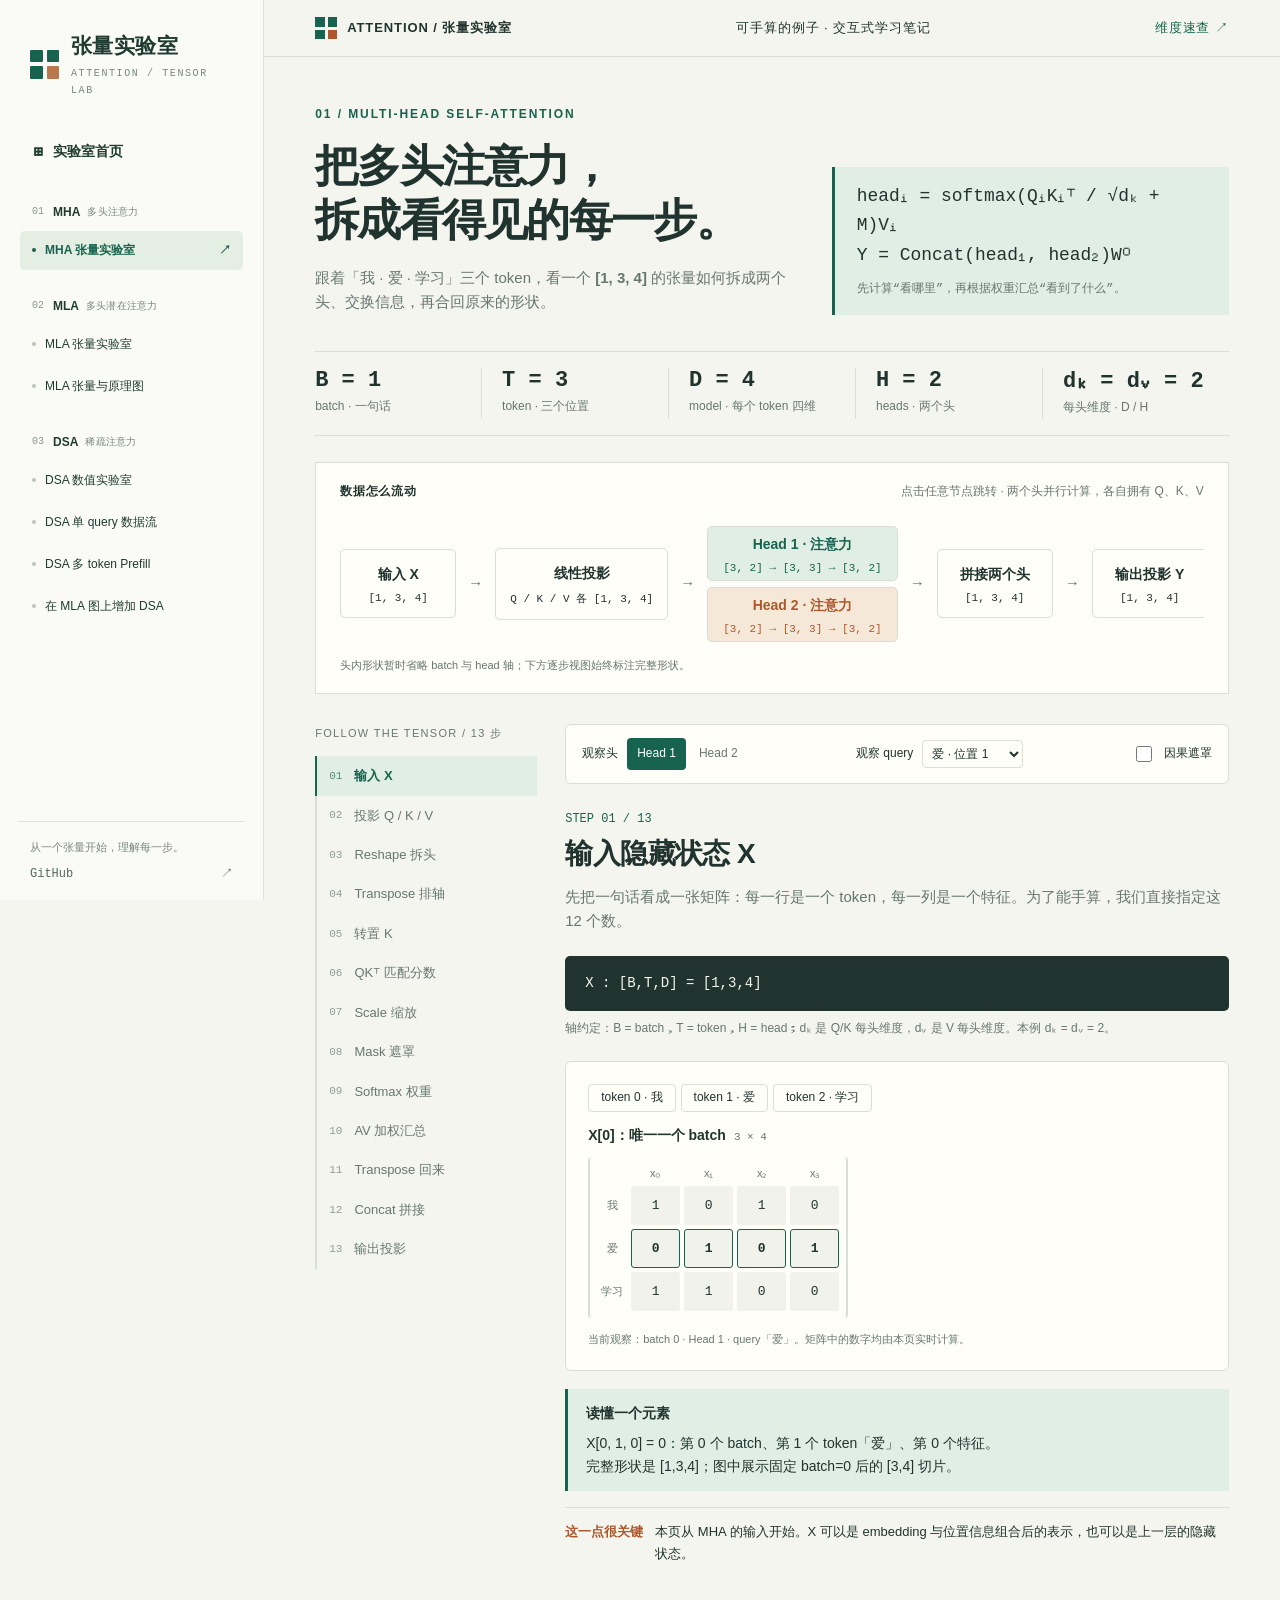
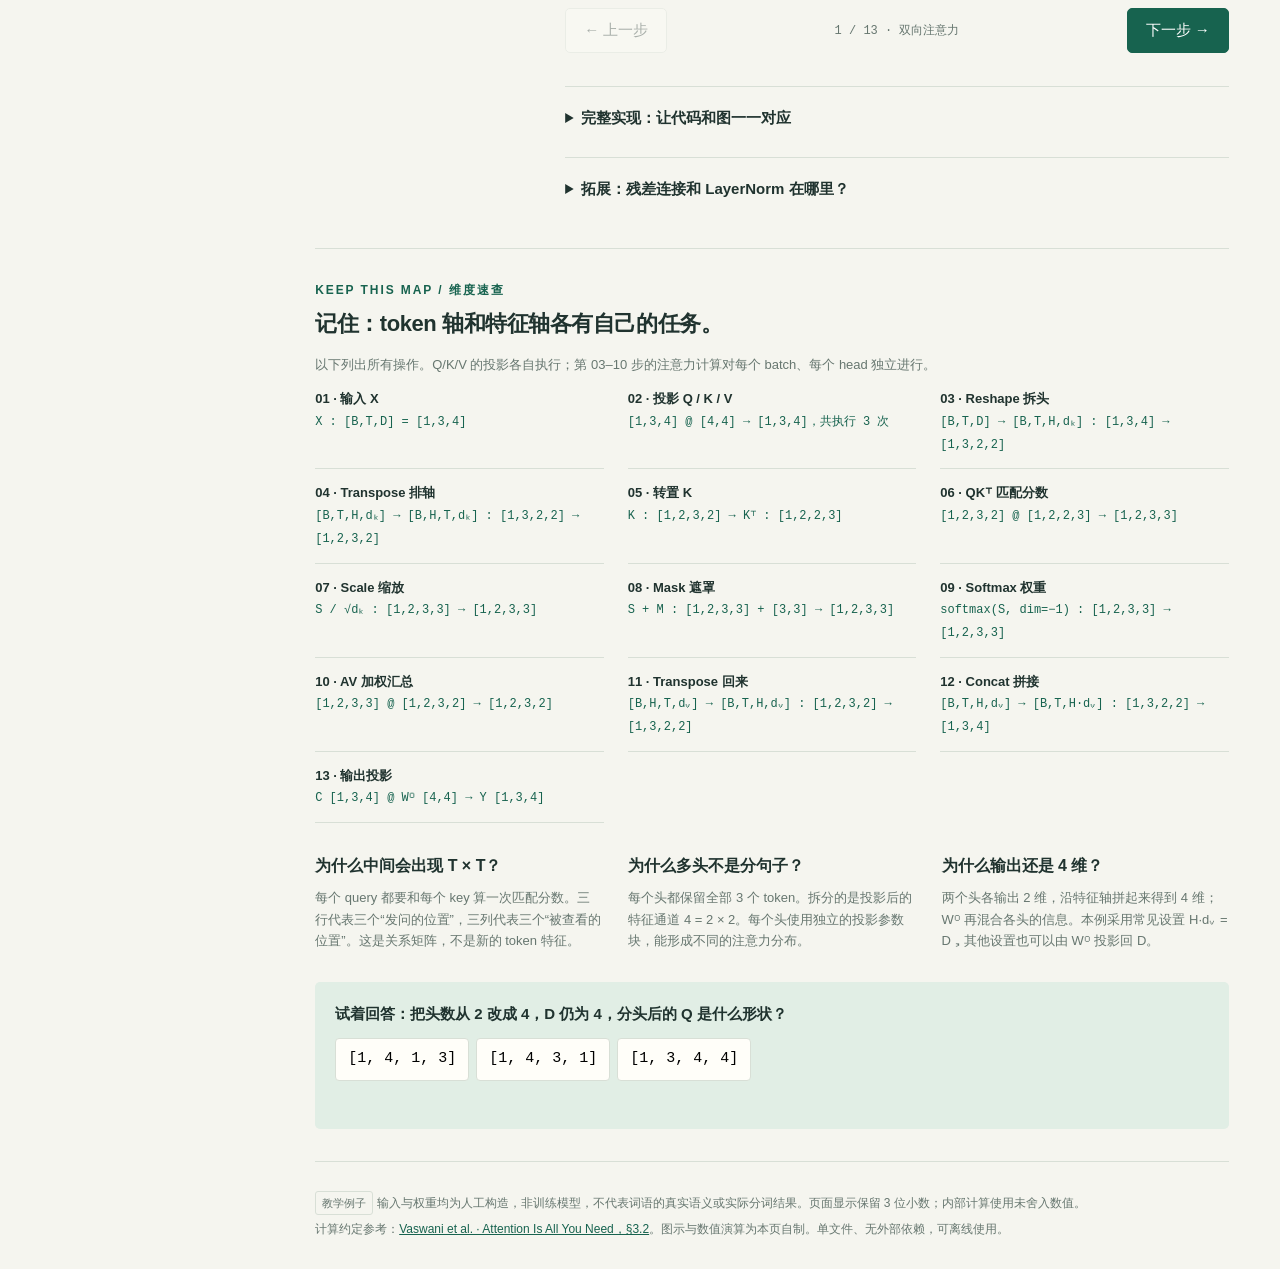
==== mha-tensor-lab/index.html @ cfa1d527 "Add Tensor Lab directory and shared responsive navigation" ====
<!doctype html>
<html lang="zh-CN">
<head>
<meta charset="utf-8"><meta name="viewport" content="width=device-width,initial-scale=1">
<title>MHA 张量实验室 · 一步一步看懂多头注意力</title>
<style>
:root{--bg:#f5f5ef;--paper:#fffef9;--ink:#20332f;--muted:#677770;--line:#d8dfd6;--green:#17634f;--mint:#e1eee5;--orange:#ad582b;--peach:#f5e8d8;--mono:Consolas,'SFMono-Regular',monospace}*{box-sizing:border-box}body{margin:0;background:var(--bg);color:var(--ink);font-family:Inter,'Segoe UI','Microsoft YaHei',sans-serif;font-size:15px;line-height:1.65}button,select{font:inherit}button,a,select{ -webkit-tap-highlight-color:transparent}button{cursor:pointer}a{color:var(--green)}button:focus-visible,a:focus-visible,select:focus-visible{outline:3px solid var(--orange);outline-offset:3px}.top{border-bottom:1px solid var(--line);padding:17px 4vw;display:flex;justify-content:space-between;align-items:center;font-size:13px;letter-spacing:.07em}.brand{font-weight:750;display:flex;gap:10px;align-items:center}.logo{width:22px;height:22px;display:grid;grid-template-columns:repeat(2,1fr);gap:3px}.logo i{background:var(--green)}.logo i:last-child{background:var(--orange)}.top a{text-decoration:none}.wrap{max-width:1440px;padding:0 4vw;margin:auto}.hero{padding:48px 0 30px;display:grid;grid-template-columns:1.2fr 1fr;gap:40px;align-items:end}.eyebrow{font-size:12px;color:var(--green);font-weight:700;letter-spacing:.16em}.hero h1{font-size:clamp(29px,3.4vw,47px);line-height:1.25;margin:14px 0 18px;font-weight:680;letter-spacing:-.04em}.hero p{max-width:620px;color:var(--muted);margin:0}.formula{font-family:var(--mono);font-size:clamp(13px,1.4vw,18px);border-left:3px solid var(--green);padding:15px 22px;background:var(--mint)}.formula small{display:block;font-family:inherit;color:var(--muted);margin-top:10px;font-size:12px}.parameters{display:flex;gap:0;flex-wrap:wrap;border-top:1px solid var(--line);border-bottom:1px solid var(--line);margin:6px 0 26px;padding:16px 0}.parameter{flex:1;min-width:125px;border-right:1px solid var(--line);padding:0 20px}.parameter:first-child{padding-left:0}.parameter:last-child{border:0}.parameter strong{font:700 22px var(--mono);display:block}.parameter span{font-size:12px;color:var(--muted)}.overview{background:var(--paper);border:1px solid var(--line);padding:19px 24px;margin-bottom:30px}.section-label{display:flex;justify-content:space-between;gap:12px;font-size:12px;color:var(--muted)}.section-label strong{color:var(--ink);letter-spacing:.06em}.flow{display:flex;align-items:center;gap:12px;overflow-x:auto;padding:24px 0 8px}.flow .node{flex-shrink:0;text-align:center;min-width:116px;padding:13px 14px;border:1px solid var(--line);background:transparent;color:var(--ink);border-radius:5px}.node b{display:block;font-size:14px}.node small{font:11px var(--mono);display:block;margin-top:6px}.node:hover{border-color:var(--green);background:var(--mint)}.arrow{color:var(--muted)}.heads{display:flex;flex-direction:column;gap:6px;flex-shrink:0}.heads .node{padding:6px 15px;min-width:155px}.h0{background:var(--mint)!important;color:var(--green)!important}.h1{background:var(--peach)!important;color:var(--orange)!important}.workspace{display:grid;grid-template-columns:222px minmax(0,1fr);gap:28px;align-items:start}.rail{position:sticky;top:18px}.rail-title{font-size:11px;letter-spacing:.12em;color:var(--muted);margin-bottom:14px}.step{display:flex;align-items:center;gap:12px;width:100%;text-align:left;border:0;border-left:2px solid var(--line);background:transparent;padding:9px 12px;color:var(--muted);font-size:13px}.step .idx{font:11px var(--mono);opacity:.7}.step.active{color:var(--green);background:var(--mint);border-color:var(--green);font-weight:700}.step:hover{color:var(--green)}.main{min-width:0}.toolbar{display:flex;flex-wrap:wrap;gap:15px;justify-content:space-between;align-items:center;padding:13px 16px;border:1px solid var(--line);background:var(--paper);border-radius:6px}.control{display:flex;gap:9px;align-items:center;font-size:12px}.seg{display:flex;gap:3px}.seg button{border:1px solid transparent;border-radius:4px;background:transparent;color:var(--muted);padding:5px 9px;font-size:12px}.seg button.on{background:var(--green);color:white}.seg button.on.h1{border-color:var(--orange)}select{background:var(--paper);color:var(--ink);border:1px solid var(--line);border-radius:4px;padding:5px}input[type=checkbox]{accent-color:var(--green);width:16px;height:16px}.lesson{padding:28px 0 10px}.step-kicker{font:12px var(--mono);color:var(--green)}h2{font-size:28px;line-height:1.35;margin:9px 0 12px;letter-spacing:-.02em}.intro{color:var(--muted);margin:0 0 22px;max-width:850px}.shape-line{display:flex;flex-wrap:wrap;gap:12px;align-items:center;background:var(--ink);color:#f3f7ed;border-radius:5px;padding:16px 20px;font-family:var(--mono);font-size:14px}.shape-line .dim{color:#a9d9bc}.shape-line span{white-space:normal}.axis-guide{font-size:12px;color:var(--muted);margin:8px 0 22px}.visual{background:var(--paper);border:1px solid var(--line);padding:22px;border-radius:6px;overflow-x:auto;min-height:235px}.matrix-row{display:flex;gap:19px;align-items:center;flex-wrap:wrap}.matrix-wrap{flex-shrink:0}.matrix-caption{display:flex;gap:8px;align-items:baseline;margin-bottom:10px;font-weight:650;font-size:14px}.matrix-caption small{font:11px var(--mono);color:var(--muted);font-weight:400}.matrix{display:grid;gap:4px;padding:7px;border-left:2px solid var(--line);border-right:2px solid var(--line);width:max-content;border-radius:4px}.cell{width:49px;min-height:39px;display:flex;align-items:center;justify-content:center;background:#f0f2eb;border:1px solid transparent;border-radius:3px;font:13px var(--mono);color:var(--ink);padding:3px}.cell.tint0{background:var(--mint);color:var(--green)}.cell.tint1{background:var(--peach);color:var(--orange)}.cell.sel{border:1px solid var(--green);font-weight:bold}.cell.negative{background:#eeeae5;color:#8c8278}.axis{display:flex;align-items:center;justify-content:center;font-size:11px;color:var(--muted);min-width:29px}.matrix-note{font-size:11px;color:var(--muted);margin-top:8px}.operator{font:22px var(--mono);color:var(--muted)}.slice-group{display:flex;gap:18px;flex-wrap:wrap}.slice{padding:12px;border:1px solid var(--line);border-radius:4px}.slice-title{font-size:11px;color:var(--muted);margin-bottom:10px}.detail{margin-top:18px;border-left:3px solid var(--green);padding:13px 18px;background:var(--mint);font-size:14px}.detail strong{display:block;margin-bottom:7px}.math{font-family:var(--mono);font-size:13px;line-height:1.9;overflow-wrap:anywhere}.hint{margin:15px 0 0;color:var(--muted);font-size:13px}.note{margin-top:16px;display:flex;gap:12px;font-size:13px;padding:13px 0;border-top:1px solid var(--line)}.note b{color:var(--orange);white-space:nowrap}.pager{display:flex;align-items:center;justify-content:space-between;margin:21px 0 33px}.pager button{white-space:nowrap;border:1px solid var(--line);padding:9px 18px;border-radius:5px;background:var(--paper);color:var(--ink)}.pager .primary{background:var(--green);color:white;border-color:var(--green)}button:disabled{opacity:.35;cursor:default}.progress{font:12px var(--mono);color:var(--muted)}.extension{margin:16px 0 26px;border-top:1px solid var(--line);padding-top:19px}.extension summary{cursor:pointer;font-weight:650;font-size:15px}.extension p{font-size:14px;color:var(--muted)}pre{background:var(--ink);color:#e0eddf;padding:22px;border-radius:6px;overflow-x:auto;font:12px/1.85 var(--mono)}.cheat{padding:32px 0;border-top:1px solid var(--line);margin-top:20px}.cheat h2{font-size:22px}.shape-grid{display:grid;grid-template-columns:repeat(3,minmax(0,1fr));gap:0 24px}.shape-item{padding:13px 0;border-bottom:1px solid var(--line);font-size:13px}.shape-item b{display:block;font-weight:600}.shape-item code{font-size:12px;color:var(--green)}.concepts{display:grid;grid-template-columns:repeat(3,1fr);gap:26px;margin:30px 0}.concepts h3{font-size:16px;margin:0 0 8px}.concepts p{font-size:13px;color:var(--muted);margin:0}.footer{font-size:12px;color:var(--muted);padding:24px 0 32px;border-top:1px solid var(--line)}.footer p{margin:5px 0}.badge{display:inline-block;font-size:11px;padding:2px 6px;border:1px solid var(--line);border-radius:3px}.token-labels{display:flex;gap:5px;margin-bottom:12px}.token{padding:3px 12px;border:1px solid var(--line);font-size:12px;border-radius:4px}.weighted{display:flex;gap:14px;flex-wrap:wrap;align-items:center}.weight-token{width:100px;text-align:center}.bar{height:6px;background:#e9eee5;border-radius:3px;margin:8px 0}.bar i{display:block;background:var(--green);height:100%;border-radius:3px}.weight-token small{font-family:var(--mono)}.flow-caption{font-size:11px;color:var(--muted);margin-top:6px}.track-cell{display:flex;gap:4px;flex-wrap:wrap;align-items:center;margin:7px 0;font-size:12px}.track-cell .val{font-family:var(--mono);padding:6px 11px;border-radius:3px}.quiz{background:var(--mint);padding:20px;border-radius:5px;margin-top:23px}.quiz h3{font-size:15px;margin:0 0 12px}.quiz button{background:var(--paper);border:1px solid var(--line);padding:8px 12px;border-radius:4px;margin:0 7px 6px 0;font-family:var(--mono)}#quiz-result{font-size:13px;min-height:22px}.split-note{font-size:12px;color:var(--muted);margin-bottom:14px}.live-note{font-size:11px;color:var(--muted);margin-top:12px}.print-only{display:none}@media(max-width:1100px){.wrap{padding:0 25px}.workspace{grid-template-columns:185px minmax(0,1fr);gap:20px}.hero{grid-template-columns:1fr}.hero .formula{max-width:680px}.shape-grid{grid-template-columns:repeat(2,minmax(0,1fr))}.matrix-row{gap:14px}.visual{padding:16px}}@media(max-width:720px){.wrap{padding:0 17px}.top{padding:15px 17px}.top .right{display:none}.hero{padding:29px 0 22px;gap:20px}.hero h1{font-size:32px}.parameters{gap:14px 0}.parameter{min-width:33%;padding:0 10px}.parameter:first-child{padding-left:10px}.parameter:nth-child(3){border:0}.workspace{display:block}.rail{position:static;display:flex;overflow-x:auto;gap:6px;padding:0 0 13px}.rail-title{display:none}.step{width:auto;white-space:nowrap;border:1px solid var(--line);border-radius:4px;padding:7px 10px}.toolbar{gap:9px}.control{font-size:11px}.shape-grid{grid-template-columns:1fr}.concepts{grid-template-columns:1fr;gap:20px}.cell{width:44px;min-height:35px;font-size:12px}.matrix-row{gap:12px}.visual{padding:14px}.shape-line{font-size:12px;padding:13px}.overview{padding:16px}.section-label{flex-direction:column;gap:4px}h2{font-size:25px}.note{display:block}.note b{display:block;margin-bottom:5px}.formula{padding:12px}.pager button{padding:8px 12px}.progress{font-size:11px}}@media print{body{background:white}.rail,.toolbar,.pager,.quiz{display:none}.workspace{display:block}.hero{padding-top:10px}.print-only{display:block}.overview,.visual{break-inside:avoid}.extension{display:block}}
@media(max-width:380px){.top{flex-wrap:wrap;gap:10px;font-size:11px}.top>a{margin-left:auto}.parameter strong{font-size:18px}.hero h1{font-size:29px}}
</style>

<link rel="stylesheet" href="../assets/navigation.css">
<script src="../assets/catalog.js" defer></script>
<script src="../assets/navigation.js" defer></script>
</head>
<body data-lab-page="mha">
<header class="top"><div class="brand"><span class="logo" aria-hidden="true"><i></i><i></i><i></i><i></i></span> ATTENTION / 张量实验室</div><div class="right">可手算的例子 · 交互式学习笔记</div><a href="#reference">维度速查 ↗</a></header>
<div class="wrap">
<section class="hero"><div><div class="eyebrow">01 / MULTI-HEAD SELF-ATTENTION</div><h1>把多头注意力，<br>拆成看得见的每一步。</h1><p>跟着「我 · 爱 · 学习」三个 token，看一个 <b>[1, 3, 4]</b> 的张量如何拆成两个头、交换信息，再合回原来的形状。</p></div><div class="formula">headᵢ = softmax(QᵢKᵢᵀ / √dₖ + M)Vᵢ<br>Y = Concat(head₁, head₂)Wᴼ<small>先计算“看哪里”，再根据权重汇总“看到了什么”。</small></div></section>
<div class="parameters"><div class="parameter"><strong>B = 1</strong><span>batch · 一句话</span></div><div class="parameter"><strong>T = 3</strong><span>token · 三个位置</span></div><div class="parameter"><strong>D = 4</strong><span>model · 每个 token 四维</span></div><div class="parameter"><strong>H = 2</strong><span>heads · 两个头</span></div><div class="parameter"><strong>dₖ = dᵥ = 2</strong><span>每头维度 · D / H</span></div></div>
<section class="overview"><div class="section-label"><strong>数据怎么流动</strong><span>点击任意节点跳转 · 两个头并行计算，各自拥有 Q、K、V</span></div><div class="flow"><button class="node" data-step="0"><b>输入 X</b><small>[1, 3, 4]</small></button><span class="arrow">→</span><button class="node" data-step="1"><b>线性投影</b><small>Q / K / V 各 [1, 3, 4]</small></button><span class="arrow">→</span><div class="heads"><button class="node h0" data-step="5" data-head="0"><b>Head 1 · 注意力</b><small>[3, 2] → [3, 3] → [3, 2]</small></button><button class="node h1" data-step="5" data-head="1"><b>Head 2 · 注意力</b><small>[3, 2] → [3, 3] → [3, 2]</small></button></div><span class="arrow">→</span><button class="node" data-step="11"><b>拼接两个头</b><small>[1, 3, 4]</small></button><span class="arrow">→</span><button class="node" data-step="12"><b>输出投影 Y</b><small>[1, 3, 4]</small></button></div><div class="flow-caption">头内形状暂时省略 batch 与 head 轴；下方逐步视图始终标注完整形状。</div></section>
<div class="workspace" id="workspace"><nav class="rail" id="steps" aria-label="计算步骤"></nav><main class="main"><div class="toolbar"><div class="control">观察头 <div class="seg"><button id="head0" aria-pressed="true">Head 1</button><button id="head1" aria-pressed="false">Head 2</button></div></div><label class="control">观察 query <select id="token"><option value="0">我 · 位置 0</option><option value="1" selected>爱 · 位置 1</option><option value="2">学习 · 位置 2</option></select></label><label class="control"><input type="checkbox" id="causal">因果遮罩</label></div><article class="lesson"><div class="step-kicker" id="kicker"></div><h2 id="title"></h2><p class="intro" id="intro"></p><div class="shape-line" id="shapes"></div><div class="axis-guide">轴约定：B = batch，T = token，H = head；dₖ 是 Q/K 每头维度，dᵥ 是 V 每头维度。本例 dₖ = dᵥ = 2。</div><div class="visual" id="visual"></div><div class="detail" id="detail" aria-live="polite"></div><div class="note"><b>这一点很关键</b><span id="note"></span></div></article><div class="pager"><button id="prev">← 上一步</button><span class="progress" id="progress"></span><button class="primary" id="next">下一步 →</button></div>
<details class="extension"><summary>完整实现：让代码和图一一对应</summary><p>下面是 PyTorch 风格的核心流程。权重按 [输入维, 输出维] 存放，因此使用 X @ W。省略 bias、dropout；这里从已准备好的隐藏状态 X 开始，不再计算 embedding 或位置编码。</p><pre>B, T, D = X.shape                     # [1, 3, 4]
H, dk, dv = 2, 2, 2
Q = X @ WQ                            # [1, 3, 4]
K = X @ WK                            # [1, 3, 4]
V = X @ WV                            # [1, 3, 4]

Q = Q.reshape(B, T, H, dk)             # [1, 3, 2, 2]
K = K.reshape(B, T, H, dk)
V = V.reshape(B, T, H, dv)
Q = Q.transpose(1, 2)                 # [1, 2, 3, 2]
K = K.transpose(1, 2)
V = V.transpose(1, 2)

KT = K.transpose(-2, -1)              # [1, 2, 2, 3]
S = Q @ KT                            # [1, 2, 3, 3]
S = S / (dk ** 0.5)                   # [1, 2, 3, 3]
if causal:
    future = torch.ones(T, T, dtype=torch.bool,
                        device=X.device).triu(diagonal=1)
    S = S.masked_fill(future, float('-inf'))
A = torch.softmax(S, dim=-1)          # [1, 2, 3, 3]
Z = A @ V                             # [1, 2, 3, 2]

Z = Z.transpose(1, 2)                 # [1, 3, 2, 2]
C = Z.contiguous().view(B, T, H * dv)  # [1, 3, 4]
Y = C @ WO                            # [1, 3, 4]</pre></details>
<details class="extension"><summary>拓展：残差连接和 LayerNorm 在哪里？</summary><p>MHA 到 Y 就已结束。原始 Transformer 的 Post-LN 注意力子层还会计算 R = X + Y，再计算 LayerNorm(R)。这两步都保持 [1, 3, 4]。LayerNorm 在每个 token 的 4 个特征上求均值与方差；完整形式是 γ ⊙ (R − μ) / √(σ² + ε) + β。本示例省略 dropout。</p><p>Pre-LN 结构把归一化移到 MHA 输入之前，写成 X + MHA(LayerNorm(X))。所以“残差和归一化的位置”取决于模型结构，不能把它们当成 MHA 内部固定步骤。</p></details>
</main></div>
<section class="cheat" id="reference"><div class="eyebrow">KEEP THIS MAP / 维度速查</div><h2>记住：token 轴和特征轴各有自己的任务。</h2><p class="hint">以下列出所有操作。Q/K/V 的投影各自执行；第 03–10 步的注意力计算对每个 batch、每个 head 独立进行。</p><div class="shape-grid" id="shape-grid"></div><div class="concepts"><div><h3>为什么中间会出现 T × T？</h3><p>每个 query 都要和每个 key 算一次匹配分数。三行代表三个“发问的位置”，三列代表三个“被查看的位置”。这是关系矩阵，不是新的 token 特征。</p></div><div><h3>为什么多头不是分句子？</h3><p>每个头都保留全部 3 个 token。拆分的是投影后的特征通道 4 = 2 × 2。每个头使用独立的投影参数块，能形成不同的注意力分布。</p></div><div><h3>为什么输出还是 4 维？</h3><p>两个头各输出 2 维，沿特征轴拼起来得到 4 维；Wᴼ 再混合各头的信息。本例采用常见设置 H·dᵥ = D，其他设置也可以由 Wᴼ 投影回 D。</p></div></div><div class="quiz"><h3>试着回答：把头数从 2 改成 4，D 仍为 4，分头后的 Q 是什么形状？</h3><button data-answer="wrong">[1, 4, 1, 3]</button><button data-answer="right">[1, 4, 3, 1]</button><button data-answer="wrong">[1, 3, 4, 4]</button><div id="quiz-result" aria-live="polite"></div></div></section>
<footer class="footer"><p><span class="badge">教学例子</span> 输入与权重均为人工构造，非训练模型，不代表词语的真实语义或实际分词结果。页面显示保留 3 位小数；内部计算使用未舍入数值。</p><p>计算约定参考：<a href="https://arxiv.org/html/1706.03762v7#S3.SS2" target="_blank" rel="noopener">Vaswani et al. · Attention Is All You Need，§3.2</a>。图示与数值演算为本页自制。单文件、无外部依赖，可离线使用。</p></footer>
</div>
<script>
'use strict';
const tokens=['我','爱','学习'];
const X=[[1,0,1,0],[0,1,0,1],[1,1,0,0]];
const WQ=[[1,0,1,0],[0,1,0,1],[0,0,1,0],[0,0,0,1]];
const WK=[[1,0,0,0],[0,1,0,0],[0,0,1,0],[0,0,0,1]];
const WV=[[1,0,0,1],[0,1,1,0],[1,0,0,0],[0,1,0,0]];
const WO=[[1,0,.5,0],[0,1,0,.5],[.5,0,1,0],[0,.5,0,1]];
const transpose=m=>m[0].map((_,j)=>m.map(r=>r[j]));
const mm=(a,b)=>a.map(r=>b[0].map((_,j)=>r.reduce((s,x,k)=>s+x*b[k][j],0)));
const softmax=r=>{const max=Math.max(...r),e=r.map(v=>Math.exp(v-max)),sum=e.reduce((a,b)=>a+b,0);return e.map(v=>v/sum)};
const split=m=>[0,1].map(h=>m.map(r=>r.slice(2*h,2*h+2)));
const Q=mm(X,WQ),K=mm(X,WK),V=mm(X,WV),qh=split(Q),kh=split(K),vh=split(V);
let step=0,head=0,query=1,causal=false,projection='Q',chosenKey=0;
function compute(mask){const raw=qh.map((q,h)=>mm(q,transpose(kh[h])));const scaled=raw.map(m=>m.map(r=>r.map(v=>v/Math.sqrt(2))));const masked=scaled.map(m=>m.map((r,i)=>r.map((v,j)=>mask&&j>i?-Infinity:v)));const A=masked.map(m=>m.map(softmax));const Z=A.map((a,h)=>mm(a,vh[h]));const C=X.map((_,i)=>[...Z[0][i],...Z[1][i]]);return {raw,scaled,masked,A,Z,C,Y:mm(C,WO)}}
let data=compute(false);
const f=n=>n===-Infinity?'−∞':Number.isInteger(n)?String(n):n.toFixed(3);
const vec=r=>'['+r.map(f).join(', ')+']';
const descriptions=[
['输入隐藏状态 X','先把一句话看成一张矩阵：每一行是一个 token，每一列是一个特征。为了能手算，我们直接指定这 12 个数。','X : [B,T,D] = [1,3,4]','本页从 MHA 的输入开始。X 可以是 embedding 与位置信息组合后的表示，也可以是上一层的隐藏状态。'],
['线性投影：从 X 得到 Q、K、V','同一个 X 分别乘三套权重。Q 用来发起查询，K 用来匹配查询，V 是被加权汇总的内容。切换下方标签，查看三次独立的矩阵乘法。','[1,3,4] @ [4,4] → [1,3,4]，共执行 3 次','这里的权重在真实模型中需要训练。WK 特意设为单位矩阵以方便核算；一般情况下它不是单位矩阵。'],
['Reshape：把 4 维拆成 2 × 2','每个 token 的投影向量分成两组，每组 2 个数。这里只改变张量形状，不做乘法，也不产生新的数。下面以 Q 为例；K、V 同样处理。','[B,T,D] → [B,T,H,dₖ] : [1,3,4] → [1,3,2,2]','拆的是投影后的特征维，不是 token 维。两个头都能看到完整的句子。'],
['Transpose：把 head 轴移到前面','把 [batch, token, head, feature] 改为 [batch, head, token, feature]，方便后续对每个头批量做矩阵乘法。下面展示 Q 的两个头。','[B,T,H,dₖ] → [B,H,T,dₖ] : [1,3,2,2] → [1,2,3,2]','虽然两个相邻维度都等于 2，但它们含义不同。transpose 交换轴和索引映射，不等同于直接 reshape。'],
['转置 K：为点积准备好列','在每个头内部，只交换 K 的最后两个轴。原本“一行一个 key”，现在“一列一个 key”，这样 Q 的行就能和 K 的列做点积。','K : [1,2,3,2] → Kᵀ : [1,2,2,3]','这里只转置 token 与特征轴。batch 轴和 head 轴保持不变。'],
['QKᵀ：每个 token 对所有 token 打分','Q 的每一行和 K 的每一行做点积，得到一个 3 × 3 分数矩阵。点击分数中的数字，查看它对应的具体点积。','[1,2,3,2] @ [1,2,2,3] → [1,2,3,3]','矩阵乘法收缩的是 dₖ=2。两个 3 分别是 query 长度与 key 长度，不能把它们当成特征维。'],
['Scale：除以 √dₖ','把所有匹配分数除以 √2 ≈ 1.414，形状不变。缩放用于控制点积的数值尺度，减轻 softmax 过度饱和。','S / √dₖ : [1,2,3,3] → [1,2,3,3]','分母是每个头的 key 维度 √dₖ，不是 √D，也不是 token 数 √T。'],
['Mask：禁止看见未来（可选）','打开上方“因果遮罩”：第 i 行只允许关注位置 j ≤ i。未来位置先加上 −∞，经过下一步 softmax 后，其权重就会变成 0。','S + M : [1,2,3,3] + [3,3] → [1,2,3,3]','[3,3] 遮罩广播到所有 batch 和 head。双向 self-attention 可不使用因果遮罩；padding 遮罩属于另一类遮罩。'],
['Softmax：把每行分数变成权重','沿最后一维，也就是 key 轴，分别对每个 query 归一化。每个数表示当前 query 从对应 token 的 V 中取多少信息。','softmax(S, dim=−1) : [1,2,3,3] → [1,2,3,3]','每一行权重之和为 1；每一列不要求和为 1。这里只在同一个头内部归一化。'],
['AV：按权重汇总 Value','将注意力矩阵 A 乘上 V。每个 query 的输出，是所有 value 向量的加权和。现在从“token 之间的关系”回到了“token 的特征”。','[1,2,3,3] @ [1,2,3,2] → [1,2,3,2]','这次矩阵乘法收缩的是 key/value 的 token 轴 T=3。输出的最后一维来自 V 的 dᵥ=2。'],
['Transpose 回来：按 token 排好两个头','每个头都已经算完了。现在交换 head 轴和 token 轴，把同一个 token 的两个头放在一起，准备拼接。','[B,H,T,dᵥ] → [B,T,H,dᵥ] : [1,2,3,2] → [1,3,2,2]','这一步仍然没有数值计算。不要跳过它直接展平，否则会把不同 token 的结果混在一起。'],
['Concat：合并 head 与 feature 两个轴','对每个 token，把 Head 1 的 2 个数和 Head 2 的 2 个数首尾相接。得到一个 4 维向量。','[B,T,H,dᵥ] → [B,T,H·dᵥ] : [1,3,2,2] → [1,3,4]','拼接是 [头1的两个数, 头2的两个数]，不是相加或取平均。PyTorch 中转置后可先 contiguous() 再 view。'],
['输出投影：让两个头的信息融合','拼接结果 C 再乘 Wᴼ，得到 MHA 输出 Y。每个 token 都保留一个输出向量，但它已融合了其他位置的 value 信息。','C [1,3,4] @ Wᴼ [4,4] → Y [1,3,4]','MHA 本身到这里结束。残差连接、LayerNorm、前馈网络属于 Transformer 子层或模块外围的操作。']
];
const shortNames=['输入 X','投影 Q / K / V','Reshape 拆头','Transpose 排轴','转置 K','QKᵀ 匹配分数','Scale 缩放','Mask 遮罩','Softmax 权重','AV 加权汇总','Transpose 回来','Concat 拼接','输出投影'];
function matrix(name,m,opt={}){const rows=opt.rows||m.map((_,i)=>String(i)),cols=opt.cols||m[0].map((_,i)=>String(i));let html=`<div class="matrix-wrap"><div class="matrix-caption">${name}<small>${m.length} × ${m[0].length}</small></div><div class="matrix" style="grid-template-columns:30px repeat(${m[0].length},auto)"><span></span>${cols.map(c=>`<span class="axis">${c}</span>`).join('')}`;m.forEach((r,i)=>{html+=`<span class="axis">${rows[i]}</span>`;r.forEach((v,j)=>{const hue=opt.split?Math.floor(j/2):opt.hue;let cls='cell'+(hue!==undefined?' tint'+hue:'')+(opt.highlight===i?' sel':'')+(v===-Infinity?' negative':'');const style=opt.heat&&Number.isFinite(v)?`style="background:rgba(23,99,79,${.06+.28*v})"`:'';html+=opt.click?`<button class="${cls}" ${style} data-cell="${i},${j}" aria-label="query ${tokens[i]} 对 key ${tokens[j]} 的分数 ${f(v)}">${f(v)}</button>`:`<span class="${cls}" ${style}>${f(v)}</span>`})});return html+'</div>'+(opt.note?`<div class="matrix-note">${opt.note}</div>`:'')+'</div>'}
const op=x=>`<span class="operator">${x}</span>`;
const row=(...x)=>'<div class="matrix-row">'+x.join('')+'</div>';
const tokOpts=(h=head)=>({rows:tokens,hue:h,highlight:query,cols:['f₀','f₁']});
function tokenSlices(mats){return '<div class="slice-group">'+tokens.map((t,i)=>`<div class="slice"><div class="slice-title">batch 0 · token ${i}「${t}」</div>${[0,1].map(h=>`<div class="track-cell"><span>头 ${h+1}</span>${mats[h][i].map(v=>`<span class="val h${h}">${f(v)}</span>`).join('')}</div>`).join('')}</div>`).join('')+'</div>'}
function projectionTabs(){return `<div class="seg" style="margin-bottom:18px">${['Q','K','V'].map(p=>`<button data-proj="${p}" class="${projection===p?'on':''}">查看 ${p} = XW${p}</button>`).join('')}</div>`}
function render(){data=compute(causal);const d=descriptions[step],h=head,i=query,hn=h+1,a=data.A[h][i],z=data.Z[h][i];document.getElementById('steps').innerHTML='<div class="rail-title">FOLLOW THE TENSOR / 13 步</div>'+shortNames.map((t,n)=>`<button class="step ${n===step?'active':''}" data-step="${n}" aria-current="${n===step?'step':'false'}"><span class="idx">${String(n+1).padStart(2,'0')}</span>${t}</button>`).join('');document.getElementById('kicker').textContent=`STEP ${String(step+1).padStart(2,'0')} / 13`;document.getElementById('title').textContent=d[0];document.getElementById('intro').textContent=d[1];document.getElementById('shapes').textContent=d[2];document.getElementById('note').textContent=d[3];document.getElementById('progress').textContent=`${step+1} / 13 · ${causal?'因果注意力':'双向注意力'}`;document.getElementById('prev').disabled=step===0;document.getElementById('next').disabled=step===12;[0,1].forEach(k=>{document.getElementById('head'+k).className=k===head?'on':'';document.getElementById('head'+k).setAttribute('aria-pressed',String(k===head))});document.getElementById('token').value=String(query);let v='',detail='';
if(step===0){v='<div class="token-labels">'+tokens.map((t,k)=>`<span class="token">token ${k} · ${t}</span>`).join('')+'</div>'+row(matrix('X[0]：唯一一个 batch',X,{rows:tokens,cols:['x₀','x₁','x₂','x₃'],highlight:i}));detail=`<strong>读懂一个元素</strong>X[0, ${i}, 0] = ${X[i][0]}：第 0 个 batch、第 ${i} 个 token「${tokens[i]}」、第 0 个特征。<br>完整形状是 [1,3,4]；图中展示固定 batch=0 后的 [3,4] 切片。`}
if(step===1){const p=projection,w={Q:WQ,K:WK,V:WV}[p],out={Q,K,V}[p];v=projectionTabs()+row(matrix('X[0]',X,{rows:tokens,highlight:i}),op('×'),matrix('W'+p,w,{split:true}),op('='),matrix(p+'[0]',out,{rows:tokens,split:true,highlight:i}));detail=`<strong>手算「${tokens[i]}」的第 0 个投影特征</strong><div class="math">${p}[0,${i},0] = ${X[i].map((x,k)=>`${f(x)}×${f(w[k][0])}`).join(' + ')} = ${f(out[i][0])}</div>绿色的前 2 列之后交给 Head 1；橙色的后 2 列交给 Head 2。三套投影各自有独立的权重。`}
if(step===2){v=row(matrix('Q[0] · [T,D]',Q,{rows:tokens,split:true,highlight:i}))+`<p class="split-note">↓ 每一行的 4 个数，解释成 [H=2, dₖ=2]；下面每组固定一个 token。</p>`+tokenSlices(qh);detail=`<strong>一行变成两个头</strong><div class="math">Q[0,${i},:] = ${vec(Q[i])}<br>→ Head 1 ${vec(qh[0][i])}；Head 2 ${vec(qh[1][i])}</div>元素总数仍是 1×3×4 = 1×3×2×2 = 12。`}
if(step===3){v=tokenSlices(qh)+`<p class="split-note">↓ transpose(1,2)：从“按 token 分组”变成“按 head 分组”。</p>`+row(...[0,1].map(k=>matrix('Q · Head '+(k+1),qh[k],tokOpts(k))));detail=`<strong>索引怎么对应？</strong><div class="math">Q_reshape[0, ${i}, ${h}, 0] = Q_heads[0, ${h}, ${i}, 0] = ${qh[h][i][0]}</div>换了轴的位置，指向的那个数不变。每个头切片的形状都是 [T,dₖ] = [3,2]。`}
if(step===4){v=row(matrix('K · Head '+hn,kh[h],tokOpts()),op('→'),matrix('Kᵀ · Head '+hn,transpose(kh[h]),{rows:['f₀','f₁'],cols:tokens,hue:h}));detail=`<strong>把 key 向量从行放到列</strong><div class="math">K[0,${h},${i},0] = Kᵀ[0,${h},0,${i}] = ${kh[h][i][0]}</div>现在 Kᵀ 的第 ${i} 列，就是 token「${tokens[i]}」的 key 向量 ${vec(kh[h][i])}。`}
if(step===5){const j=chosenKey;v=row(matrix('Q · Head '+hn,qh[h],tokOpts()),op('×'),matrix('Kᵀ',transpose(kh[h]),{rows:['f₀','f₁'],cols:tokens,hue:h}),op('='),matrix('S：原始分数',data.raw[h],{rows:tokens,cols:tokens,highlight:i,click:true}));v+='<p class="hint">分数矩阵：行 = query，列 = key。点击任意分数展开计算。</p>';detail=`<strong>「${tokens[i]}」对「${tokens[j]}」的匹配分数</strong><div class="math">S[${i},${j}] = ${vec(qh[h][i])} · ${vec(kh[h][j])}<br>= ${qh[h][i].map((q,k)=>`${f(q)}×${f(kh[h][j][k])}`).join(' + ')} = ${f(data.raw[h][i][j])}</div>其他分数也使用同样的点积公式；batch 和 head 之间不相乘。`}
if(step===6){v=row(matrix('原始分数 S',data.raw[h],{rows:tokens,cols:tokens,highlight:i}),op('÷ √2 →'),matrix('缩放分数',data.scaled[h],{rows:tokens,cols:tokens,highlight:i}));detail=`<strong>当前 query「${tokens[i]}」的一整行</strong><div class="math">${vec(data.raw[h][i])} / √2 = ${vec(data.scaled[h][i])}</div>只改变分数尺度，不改变分数之间的大小顺序。`}
if(step===7){const M=tokens.map((_,r)=>tokens.map((_,c)=>causal&&c>r?-Infinity:0));v=row(matrix('缩放分数',data.scaled[h],{rows:tokens,cols:tokens,highlight:i}),op('+'),matrix('遮罩 M',M,{rows:tokens,cols:tokens,highlight:i}),op('='),matrix('遮罩后的分数',data.masked[h],{rows:tokens,cols:tokens,highlight:i}));detail=`<strong>${causal?'因果遮罩已开启':'当前未开启遮罩：M 全为 0'}</strong>${causal?`位置 ${i}「${tokens[i]}」只能看 ${tokens.slice(0,i+1).join('、')}。未来位置的分数为 −∞。`:'当前每个 query 可以查看全部三个位置。勾选上方“因果遮罩”即可比较。'}<div class="math">当前行 = ${vec(data.masked[h][i])}</div>遮罩不删除任何行或列，张量形状仍然不变。`}
if(step===8){v=row(matrix('缩放 / 遮罩后的分数',data.masked[h],{rows:tokens,cols:tokens,highlight:i}),op('softmax →'),matrix('A：注意力权重',data.A[h],{rows:tokens,cols:tokens,highlight:i,heat:true}));v+=`<p class="hint">「${tokens[i]}」在 Head ${hn} 中从各个 token 取信息的比例：</p><div class="weighted">${tokens.map((t,j)=>`<div class="weight-token">${t}<div class="bar"><i style="width:${a[j]*100}%"></i></div><small>${(a[j]*100).toFixed(1)}%</small></div>`).join('')}</div>`;const r=data.masked[h][i],den=r.map(x=>'exp('+f(x)+')').join(' + ');detail=`<strong>按行归一化，而不是整张矩阵归一化</strong><div class="math">A[${i},0] = exp(${f(r[0])}) / (${den}) = ${f(a[0])}<br>本行之和 = ${a.map(f).join(' + ')} ≈ 1</div>exp(−∞)=0。实际计算会先减去本行最大值再取 exp，以提高数值稳定性，结果等价。`}
if(step===9){v=row(matrix('A · Head '+hn,data.A[h],{rows:tokens,cols:tokens,highlight:i,heat:true}),op('×'),matrix('V · Head '+hn,vh[h],{rows:tokens,cols:['v₀','v₁'],hue:h}),op('='),matrix('Z · Head '+hn,data.Z[h],tokOpts()));detail=`<strong>手算「${tokens[i]}」的输出向量</strong><div class="math">z = ${a.map((w,j)=>`${f(w)} × ${vec(vh[h][j])}`).join(' + ')}<br>= ${vec(z)}<br>第 0 维 = ${a.map((w,j)=>`${f(w)}×${f(vh[h][j][0])}`).join(' + ')} = ${f(z[0])}</div>对所有 query 重复这一步，就得到这个头的 [3,2] 输出。`}
if(step===10){v=row(...[0,1].map(k=>matrix('Z · Head '+(k+1),data.Z[k],tokOpts(k))))+`<p class="split-note">↓ transpose(1,2)：同一个 token 的两个头重新放在一起。</p>`+tokenSlices(data.Z);detail=`<strong>同一个数，新的索引顺序</strong><div class="math">Z_heads[0,${h},${i},0] → Z_tokens[0,${i},${h},0] = ${f(data.Z[h][i][0])}</div>此时的最后两个轴分别是 head 和每头特征，下一步才能正确合并。`}
if(step===11){v=tokenSlices(data.Z)+`<p class="split-note">↓ 合并每个 token 的最后两个轴 H × dᵥ = 4。</p>`+row(matrix('C = Concat(Head 1, Head 2)',data.C,{rows:tokens,split:true,highlight:i,cols:['h₁f₀','h₁f₁','h₂f₀','h₂f₁']}));detail=`<strong>「${tokens[i]}」的拼接过程</strong><div class="math">${vec(data.Z[0][i])} ⊕ ${vec(data.Z[1][i])}<br>= ${vec(data.C[i])}</div>⊕ 在这里表示沿特征维拼接，数值本身不变。`}
if(step===12){v=row(matrix('C：拼接后的向量',data.C,{rows:tokens,split:true,highlight:i}),op('×'),matrix('Wᴼ',WO),op('='),matrix('Y：MHA 输出',data.Y,{rows:tokens,highlight:i}));detail=`<strong>最后一次手算：输出的第 0 维</strong><div class="math">Y[0,${i},0] = ${data.C[i].map((x,k)=>`${f(x)}×${f(WO[k][0])}`).join(' + ')} = ${f(data.Y[i][0])}<br>「${tokens[i]}」：X = ${vec(X[i])} → Y = ${vec(data.Y[i])}</div>形状相同，含义已经变化：输出是经过注意力混合与线性投影的新表示。`}
document.getElementById('visual').innerHTML=v+`<div class="live-note">当前观察：batch 0 · Head ${hn} · query「${tokens[i]}」${causal?' · 因果遮罩开启':''}。矩阵中的数字均由本页实时计算。</div>`;document.getElementById('detail').innerHTML=detail;
}
document.addEventListener('click',e=>{const s=e.target.closest('[data-step]');if(s){step=Number(s.dataset.step);if(s.dataset.head!==undefined)head=Number(s.dataset.head);render();if(s.closest('.overview'))document.getElementById('workspace').scrollIntoView({behavior:'smooth',block:'start'});return}const p=e.target.closest('[data-proj]');if(p){projection=p.dataset.proj;render();return}const c=e.target.closest('[data-cell]');if(c){[query,chosenKey]=c.dataset.cell.split(',').map(Number);render();return}const answer=e.target.closest('[data-answer]');if(answer){document.getElementById('quiz-result').textContent=answer.dataset.answer==='right'?'答对了。按 [B,H,T,dₖ] 排列：B=1、H=4、T=3、dₖ=D/H=1，所以是 [1,4,3,1]。':'再想一下：分头后按 [B,H,T,dₖ] 排列，T 仍然是 3，每头维度 dₖ=4/4=1。'}});
document.getElementById('prev').onclick=()=>{if(step>0){step--;render()}};document.getElementById('next').onclick=()=>{if(step<12){step++;render()}};[0,1].forEach(h=>document.getElementById('head'+h).onclick=()=>{head=h;render()});document.getElementById('token').onchange=e=>{query=Number(e.target.value);render()};document.getElementById('causal').onchange=e=>{causal=e.target.checked;render()};
document.getElementById('shape-grid').innerHTML=descriptions.map((d,i)=>`<div class="shape-item"><b>${String(i+1).padStart(2,'0')} · ${shortNames[i]}</b><code>${d[2]}</code></div>`).join('');
render();
</script>
</body></html>
---- assets/navigation.css ----
body[data-lab-page] { margin: 0; padding-left: 264px; }
body[data-lab-page] > .lab-content { min-width: 0; }
body[data-lab-page] .twocol > *,
body[data-lab-page="dsa-prefill"] .matrix-zone > * { min-width: 0; }
body[data-lab-page] .lab-skip-link { position: fixed; top: -100px; left: 280px; z-index: 1000; padding: 10px 18px; color: #fff; background: #17634f; font: 14px/1.5 'Segoe UI', 'Microsoft YaHei', sans-serif; }
body[data-lab-page] .lab-skip-link:focus { top: 12px; }
@media (max-width: 980px) {
  body[data-lab-page] { padding-left: 0; padding-top: 58px; }
  body[data-lab-page] .lab-skip-link { left: 16px; }
  body[data-lab-page].lab-menu-open { overflow: hidden; }
  body[data-lab-page] .lab-content [id] { scroll-margin-top: 74px; }
}
@media print {
  body[data-lab-page] { padding: 0; }
  tensor-navigation, .lab-skip-link { display: none !important; }
}
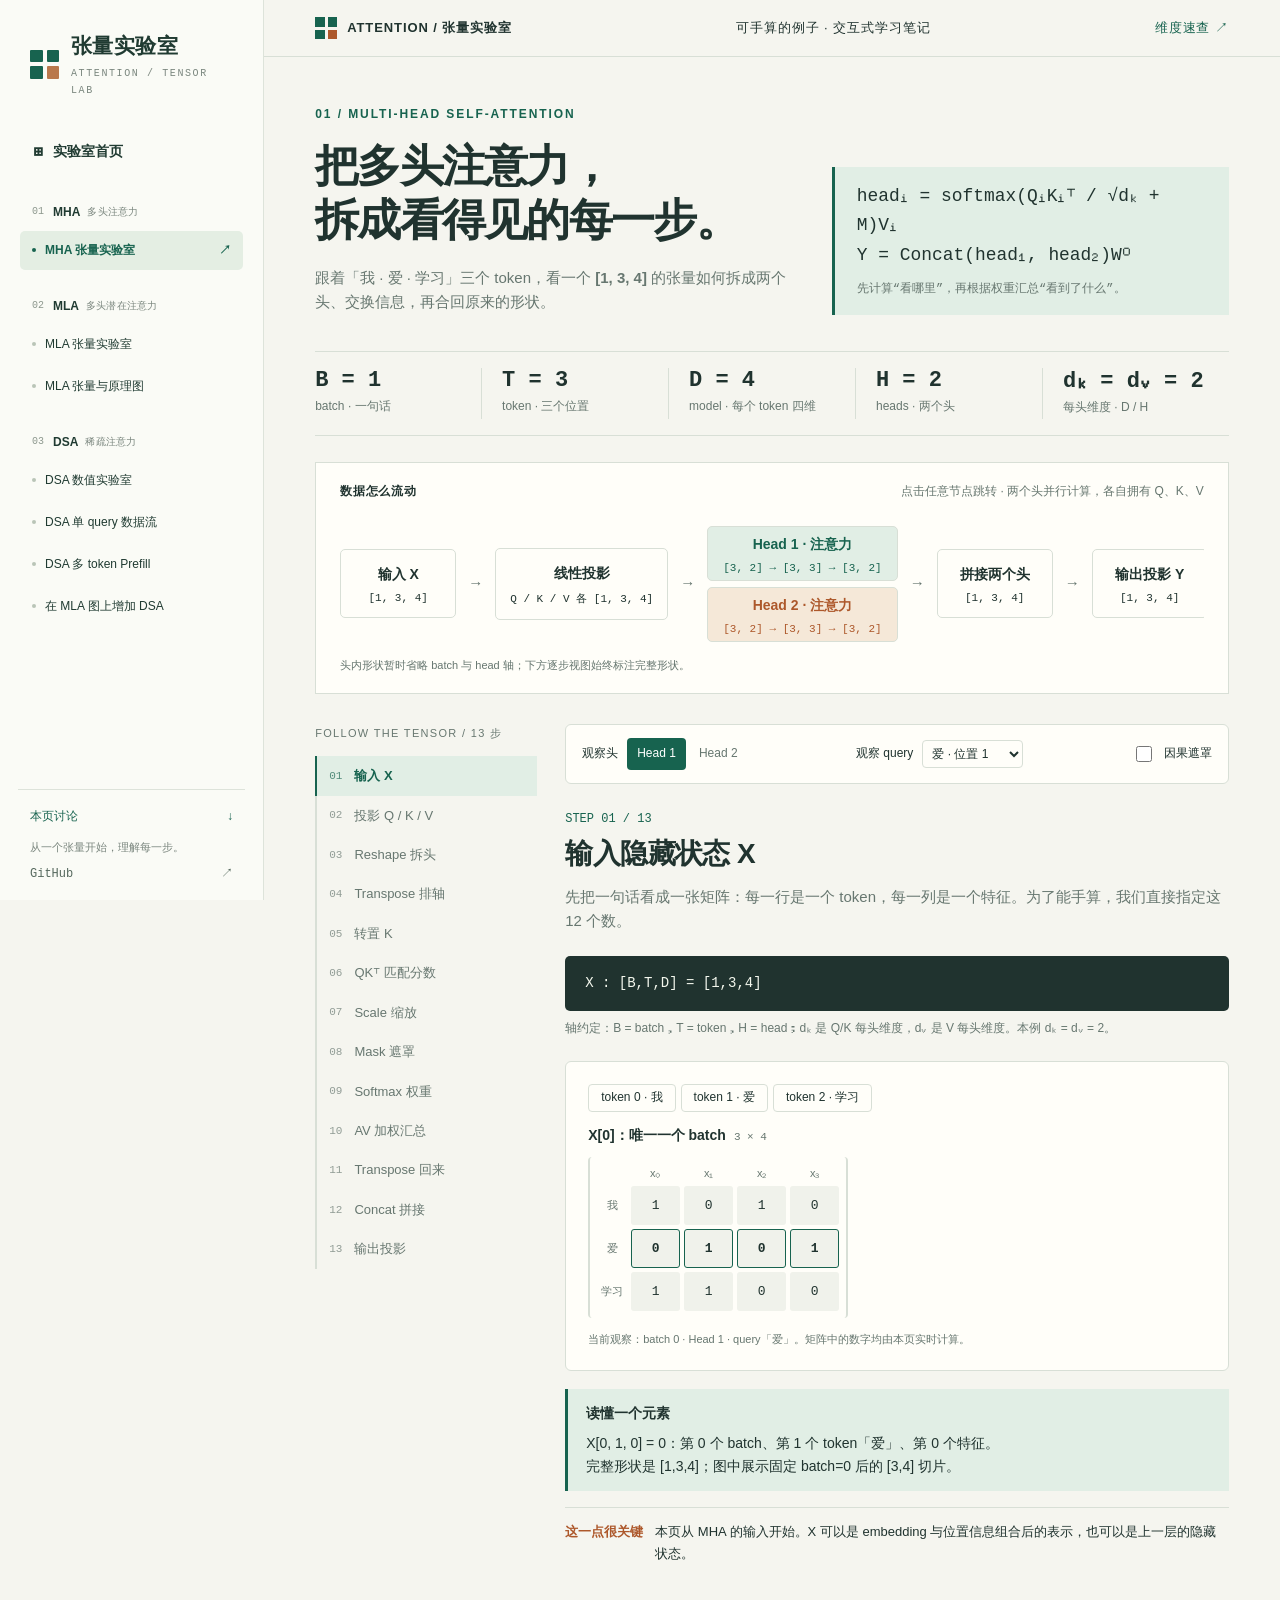
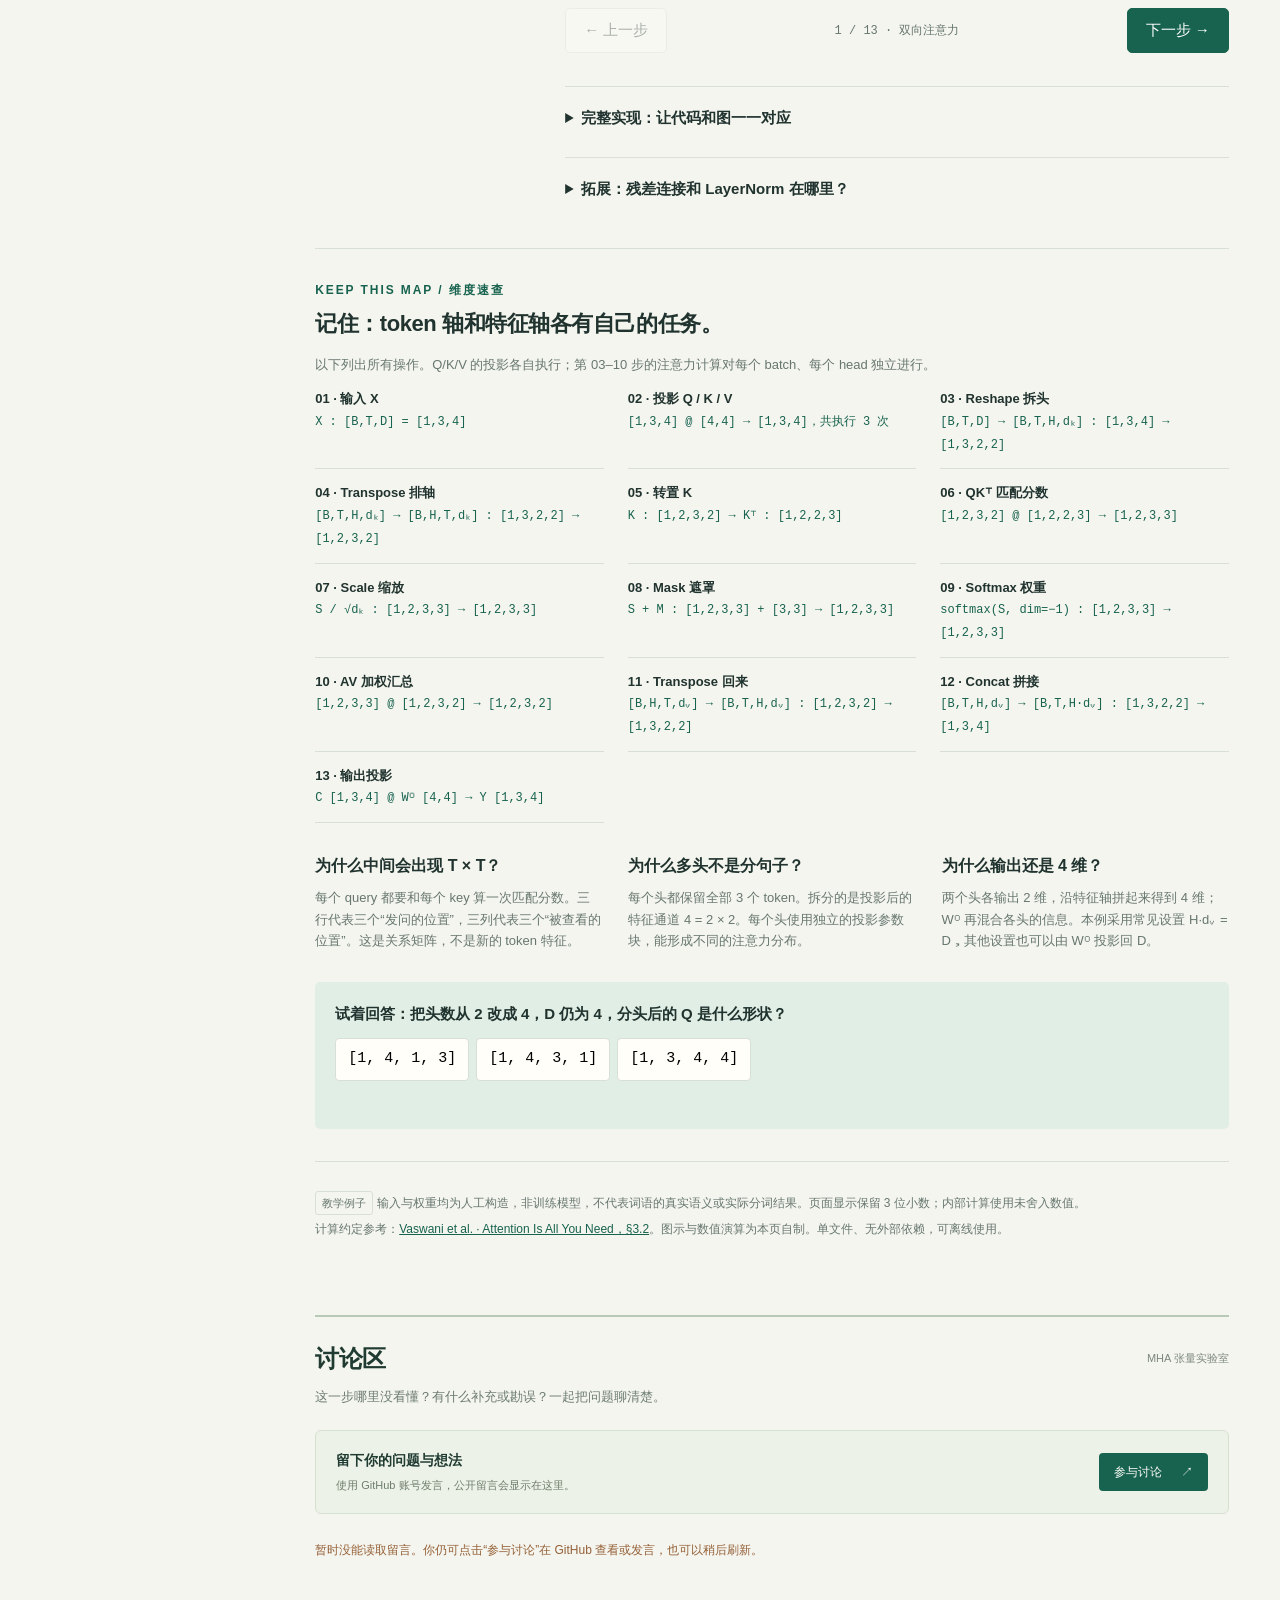
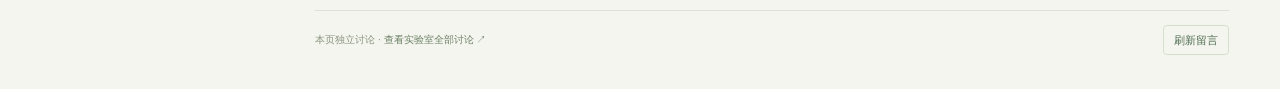
==== commit 00419ac5: "Version discussion scripts to refresh cached navigation" ====
--- a/mha-tensor-lab/index.html
+++ b/mha-tensor-lab/index.html
@@ -10,7 +10,7 @@
 
 <link rel="stylesheet" href="../assets/navigation.css">
 <script src="../assets/catalog.js" defer></script>
-<script src="../assets/navigation.js" defer></script>
+<script src="../assets/navigation.js?v=discussion-20261031" defer></script>
 </head>
 <body data-lab-page="mha">
 <header class="top"><div class="brand"><span class="logo" aria-hidden="true"><i></i><i></i><i></i><i></i></span> ATTENTION / 张量实验室</div><div class="right">可手算的例子 · 交互式学习笔记</div><a href="#reference">维度速查 ↗</a></header>
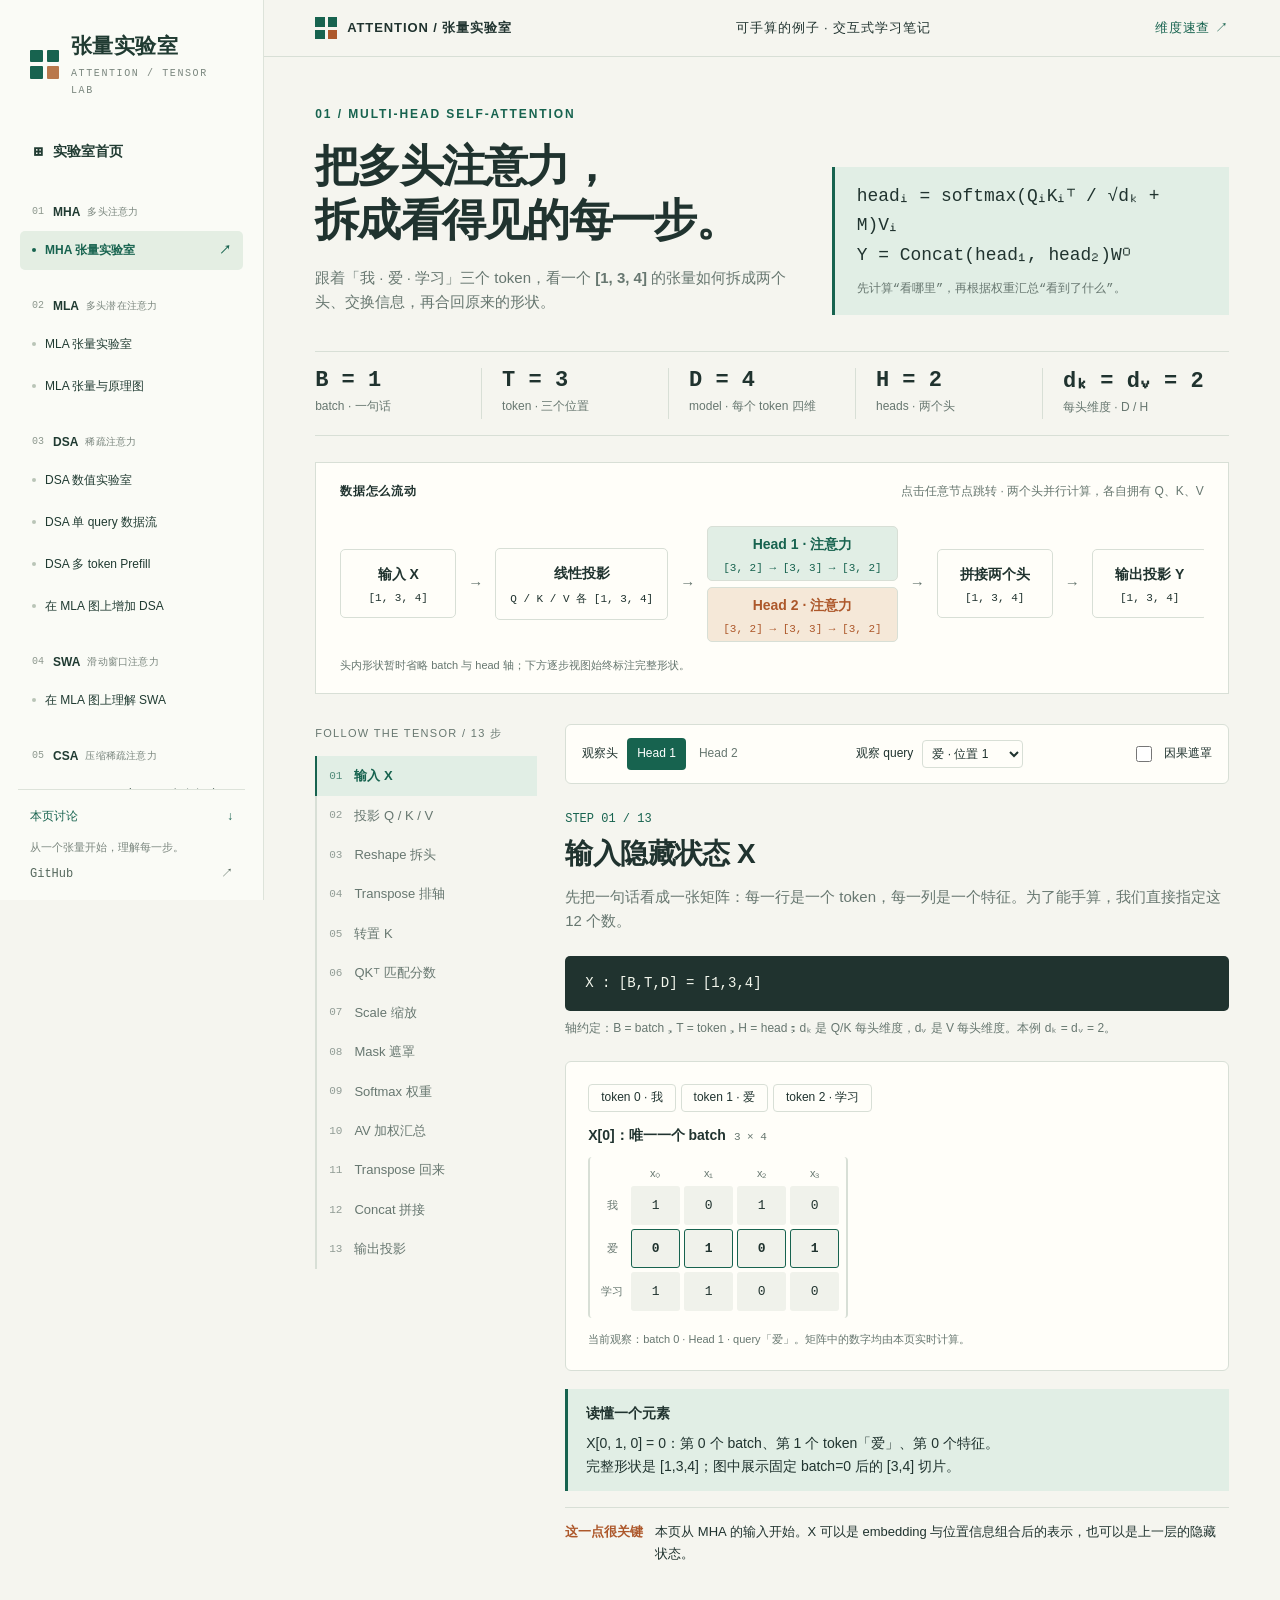
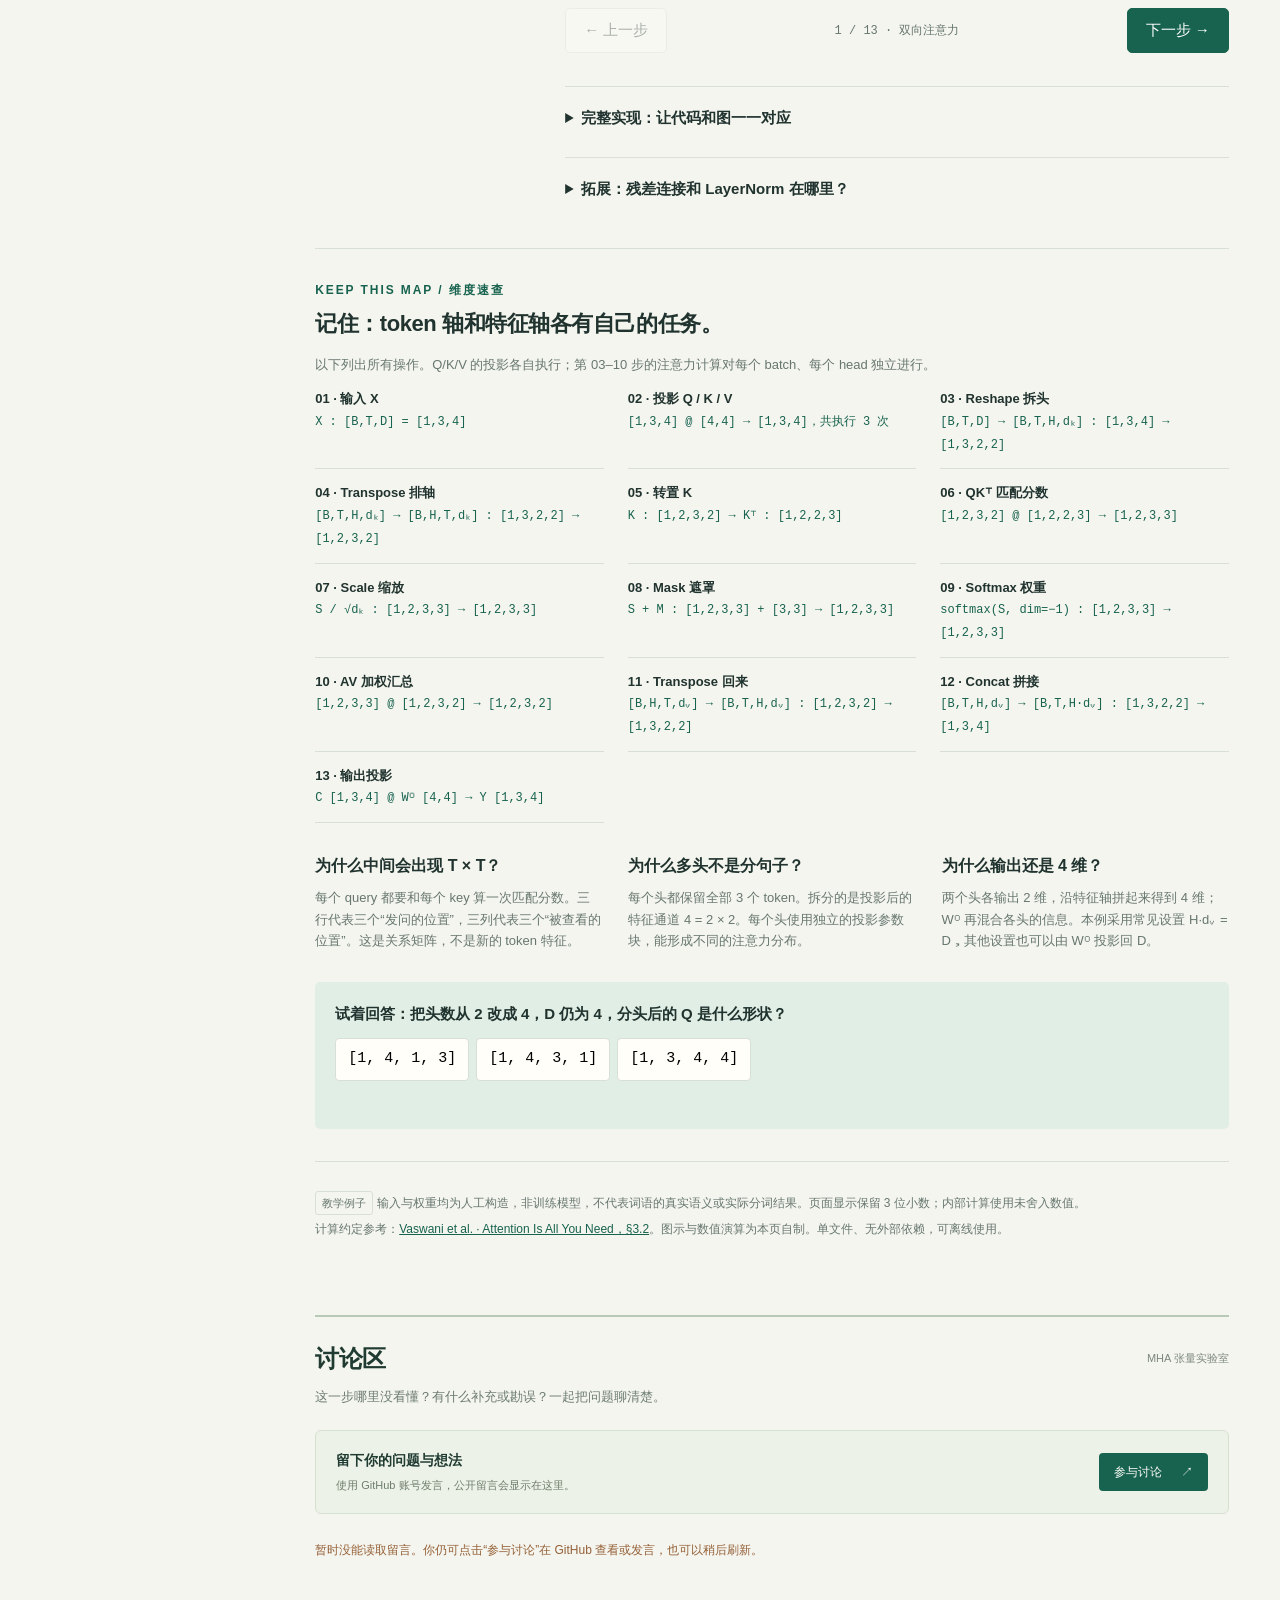
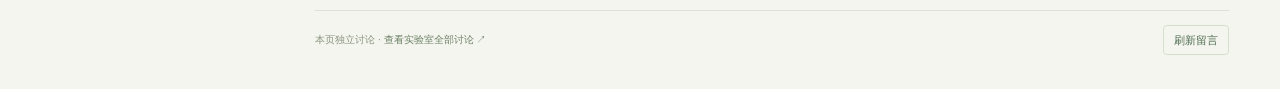
==== commit edc11da4: "Add SWA and CSA tutorials with navigation and discussions" ====
--- a/mha-tensor-lab/index.html
+++ b/mha-tensor-lab/index.html
@@ -9,7 +9,7 @@
 </style>
 
 <link rel="stylesheet" href="../assets/navigation.css">
-<script src="../assets/catalog.js" defer></script>
+<script src="../assets/catalog.js?v=swa-csa-20261031" defer></script>
 <script src="../assets/navigation.js?v=discussion-20261031" defer></script>
 </head>
 <body data-lab-page="mha">
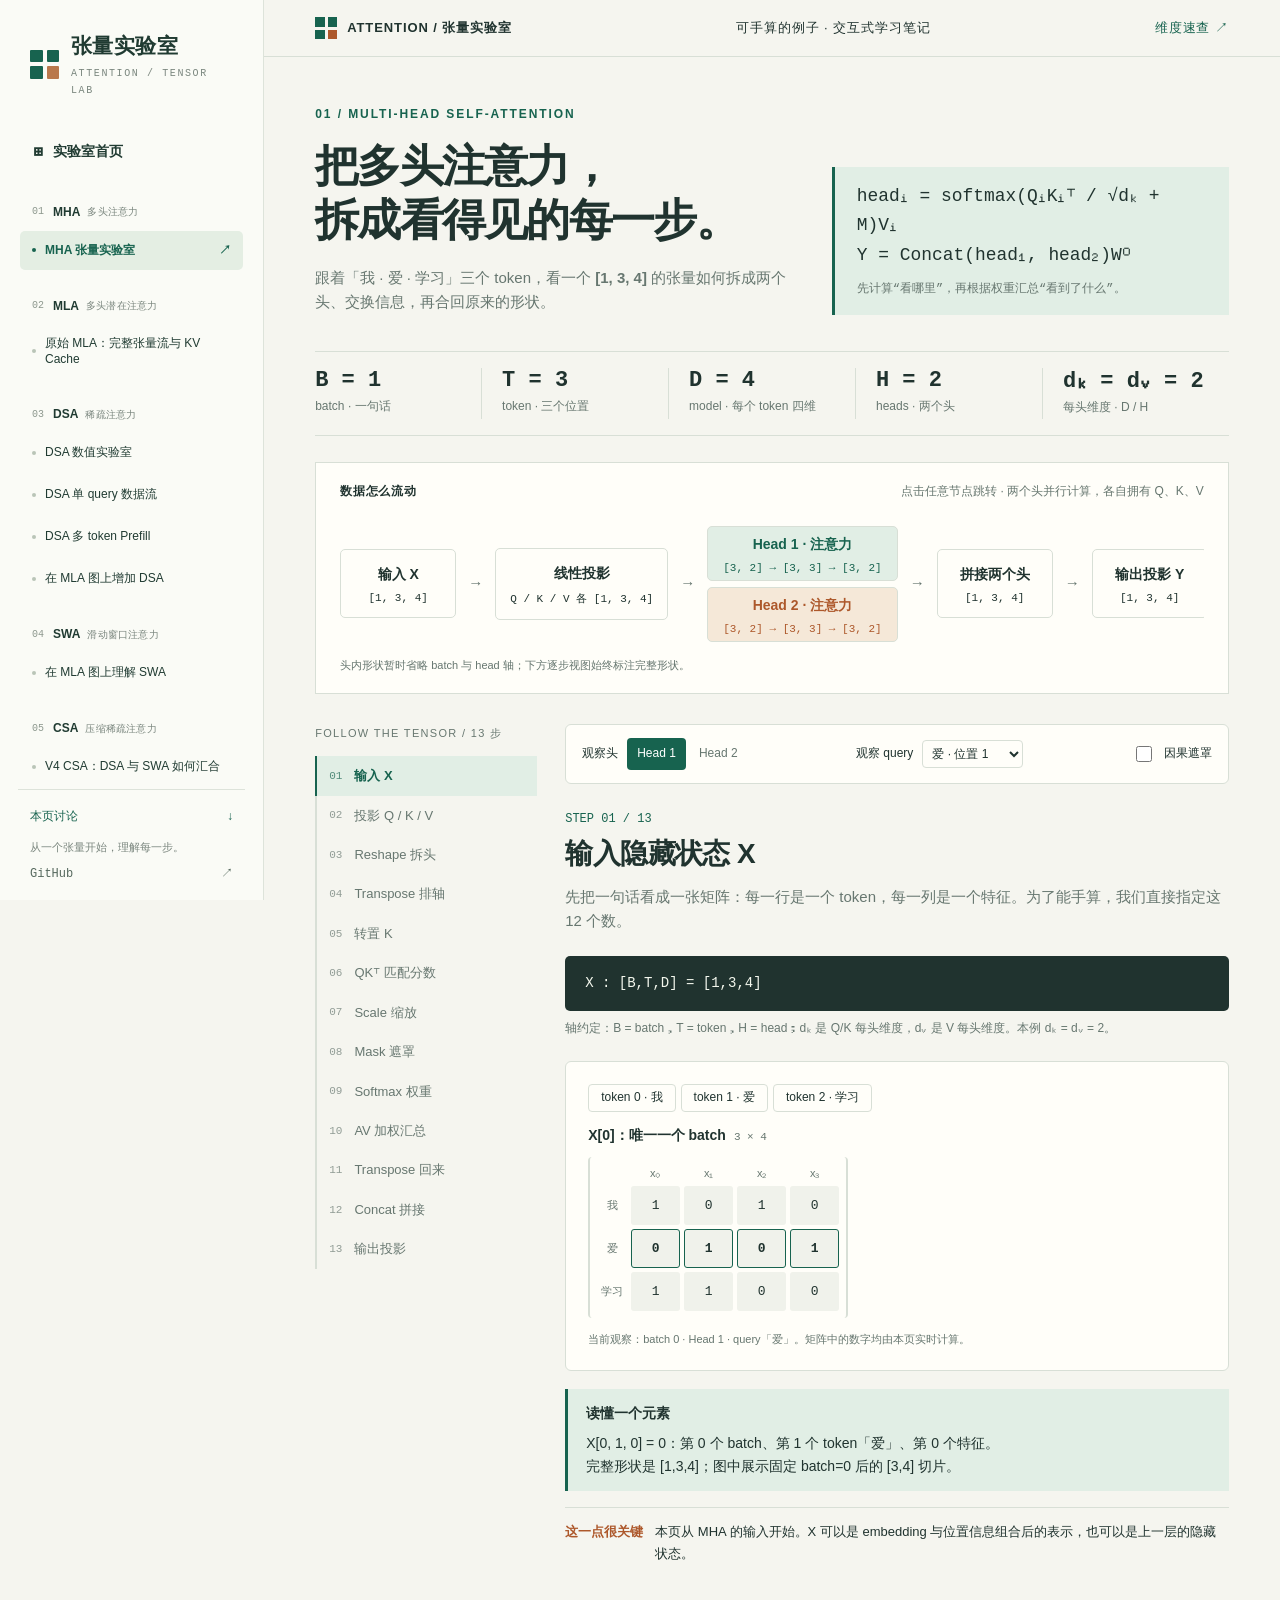
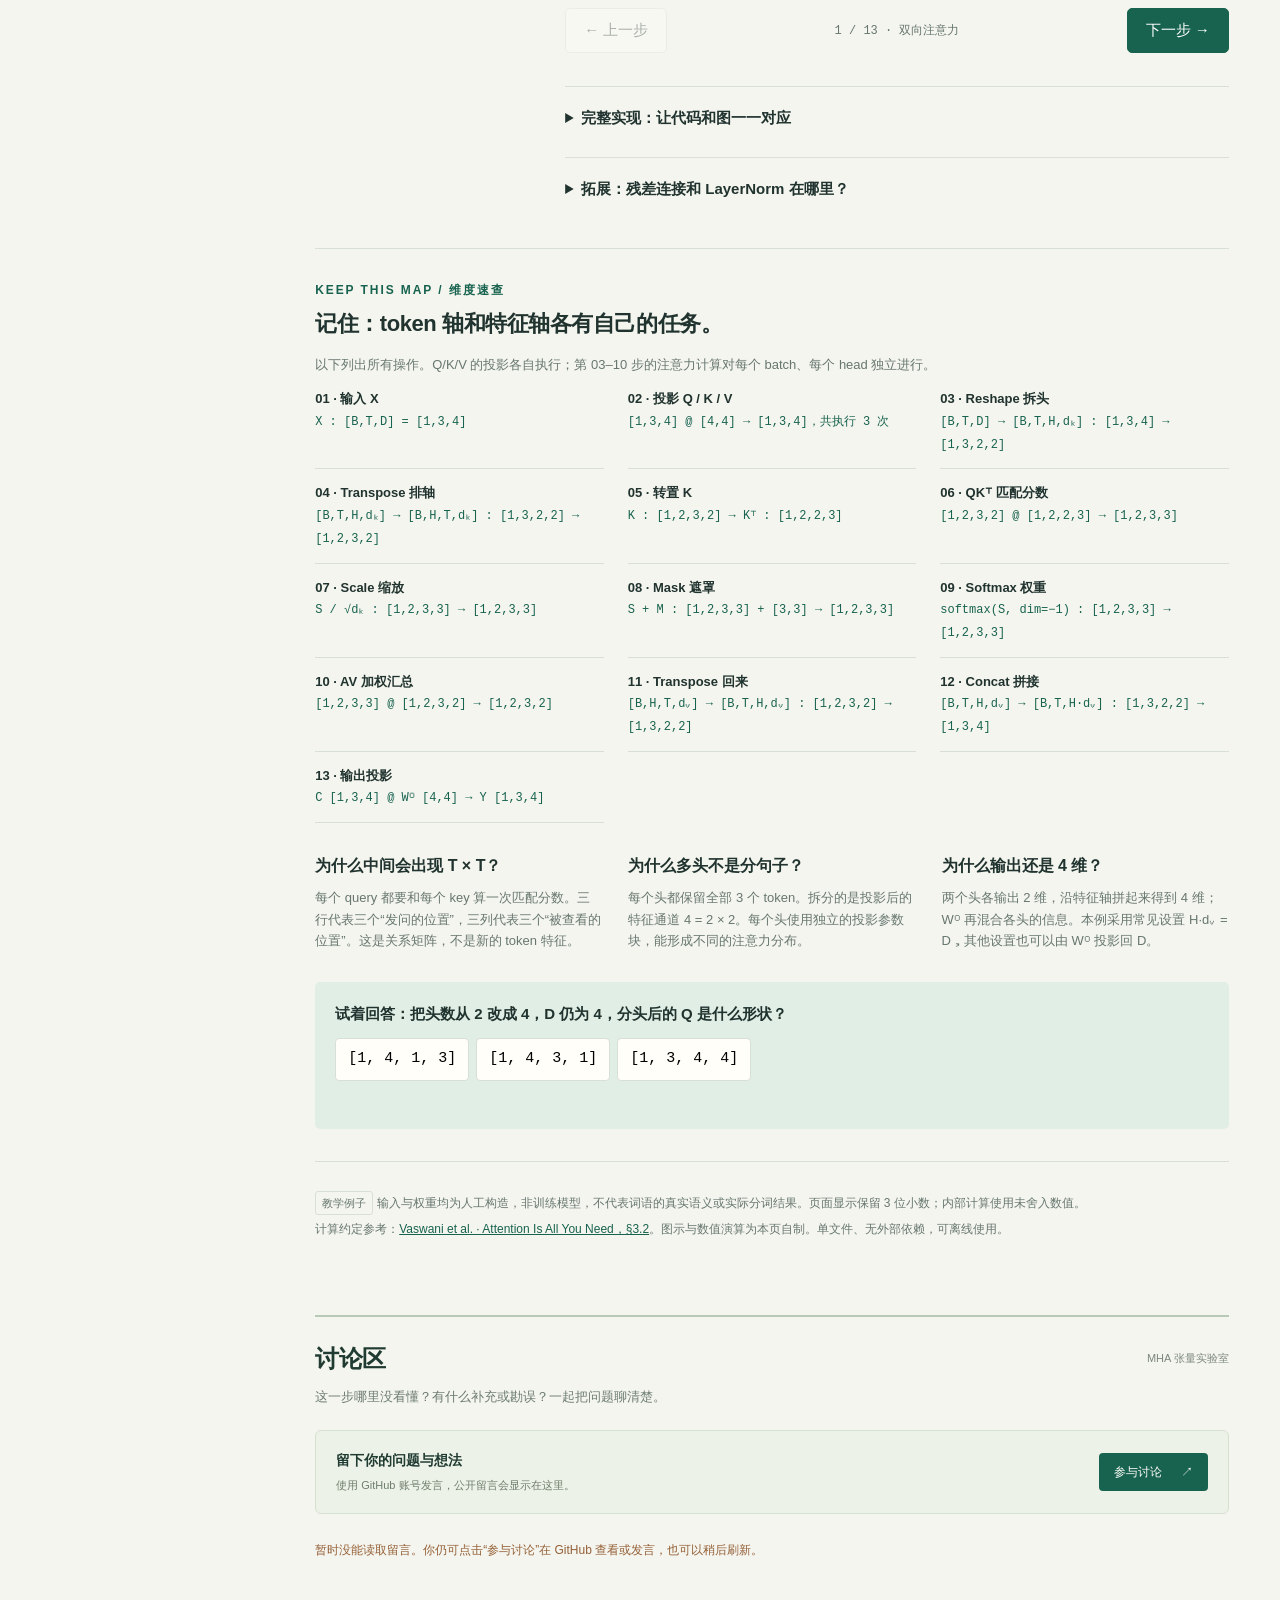
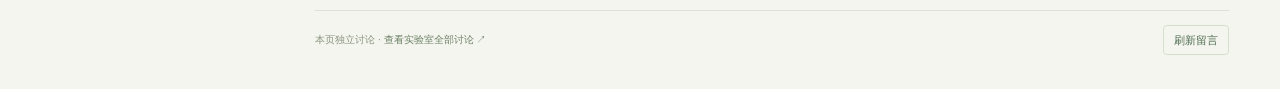
==== commit 63af6915: "Consolidate MLA chapter into original tensor flow tutorial" ====
--- a/mha-tensor-lab/index.html
+++ b/mha-tensor-lab/index.html
@@ -9,7 +9,7 @@
 </style>
 
 <link rel="stylesheet" href="../assets/navigation.css">
-<script src="../assets/catalog.js?v=swa-csa-20261031" defer></script>
+<script src="../assets/catalog.js?v=mla-original-20261031" defer></script>
 <script src="../assets/navigation.js?v=discussion-20261031" defer></script>
 </head>
 <body data-lab-page="mha">
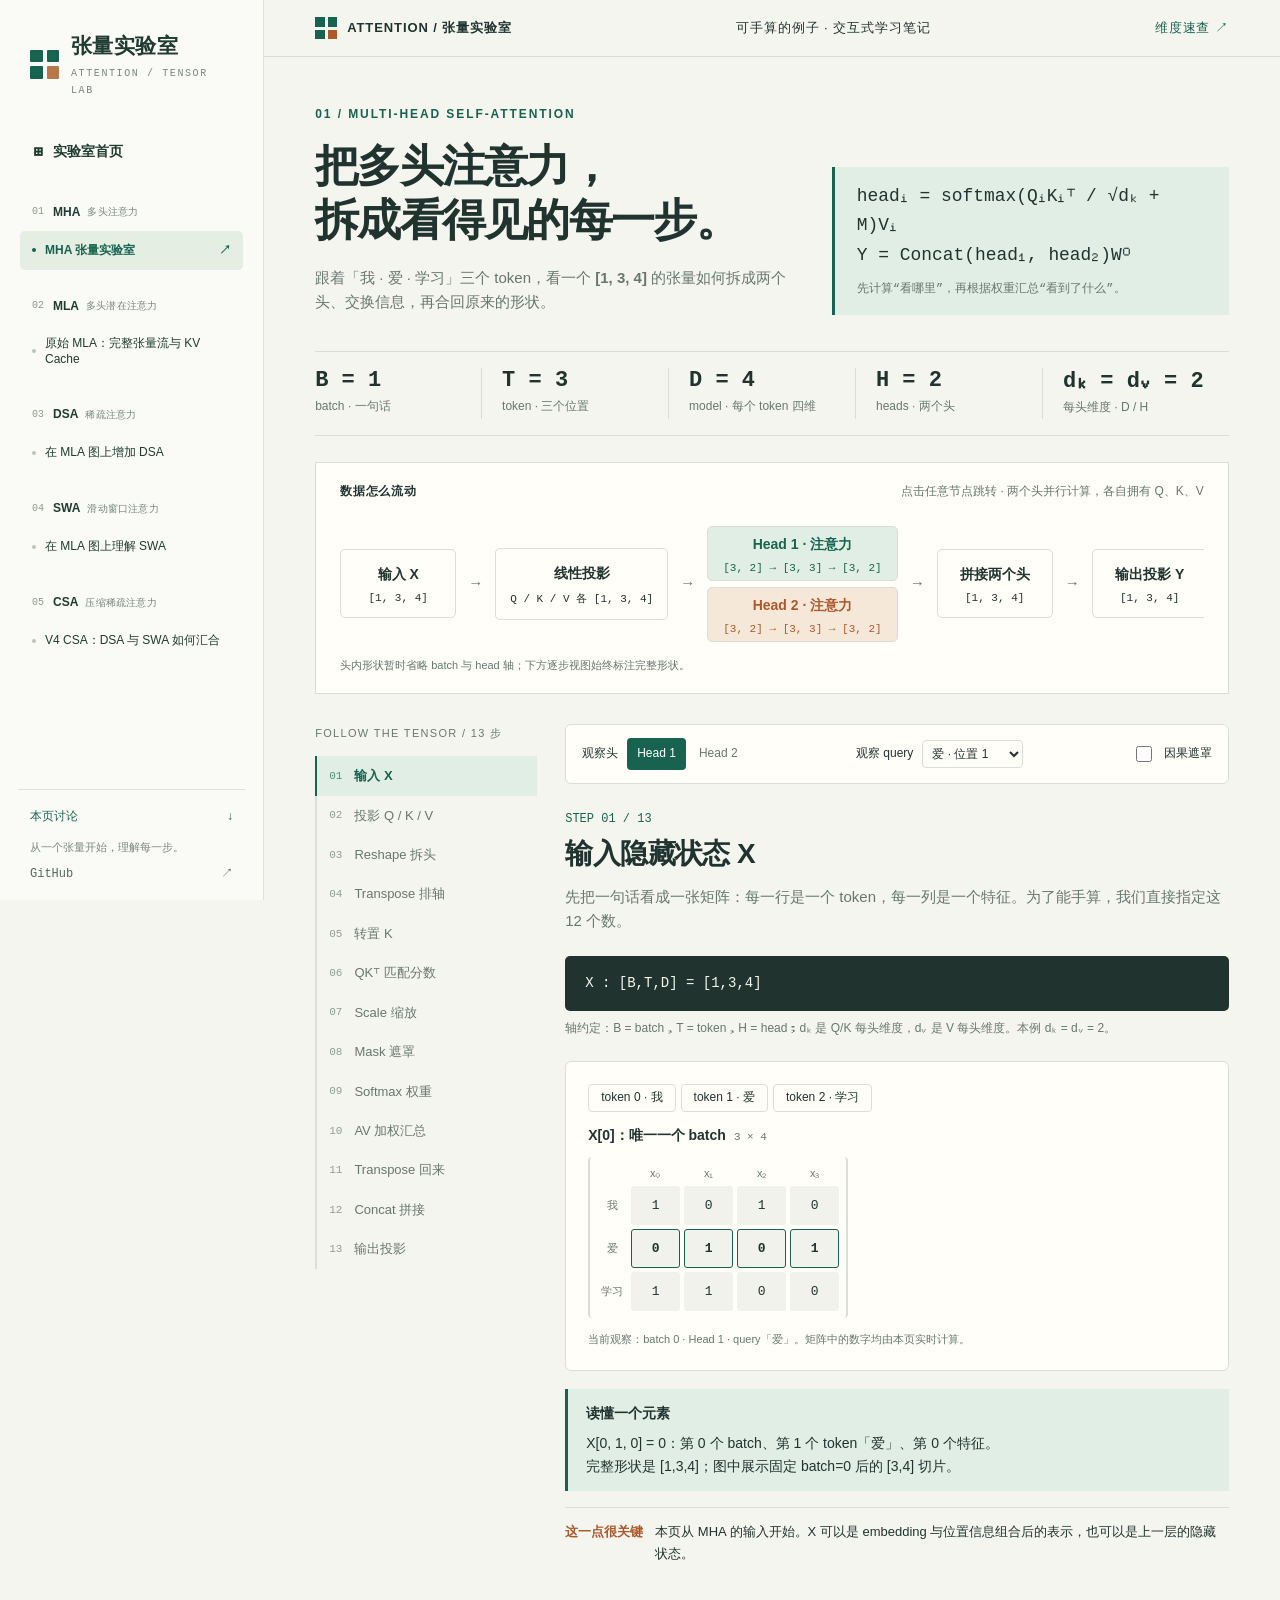
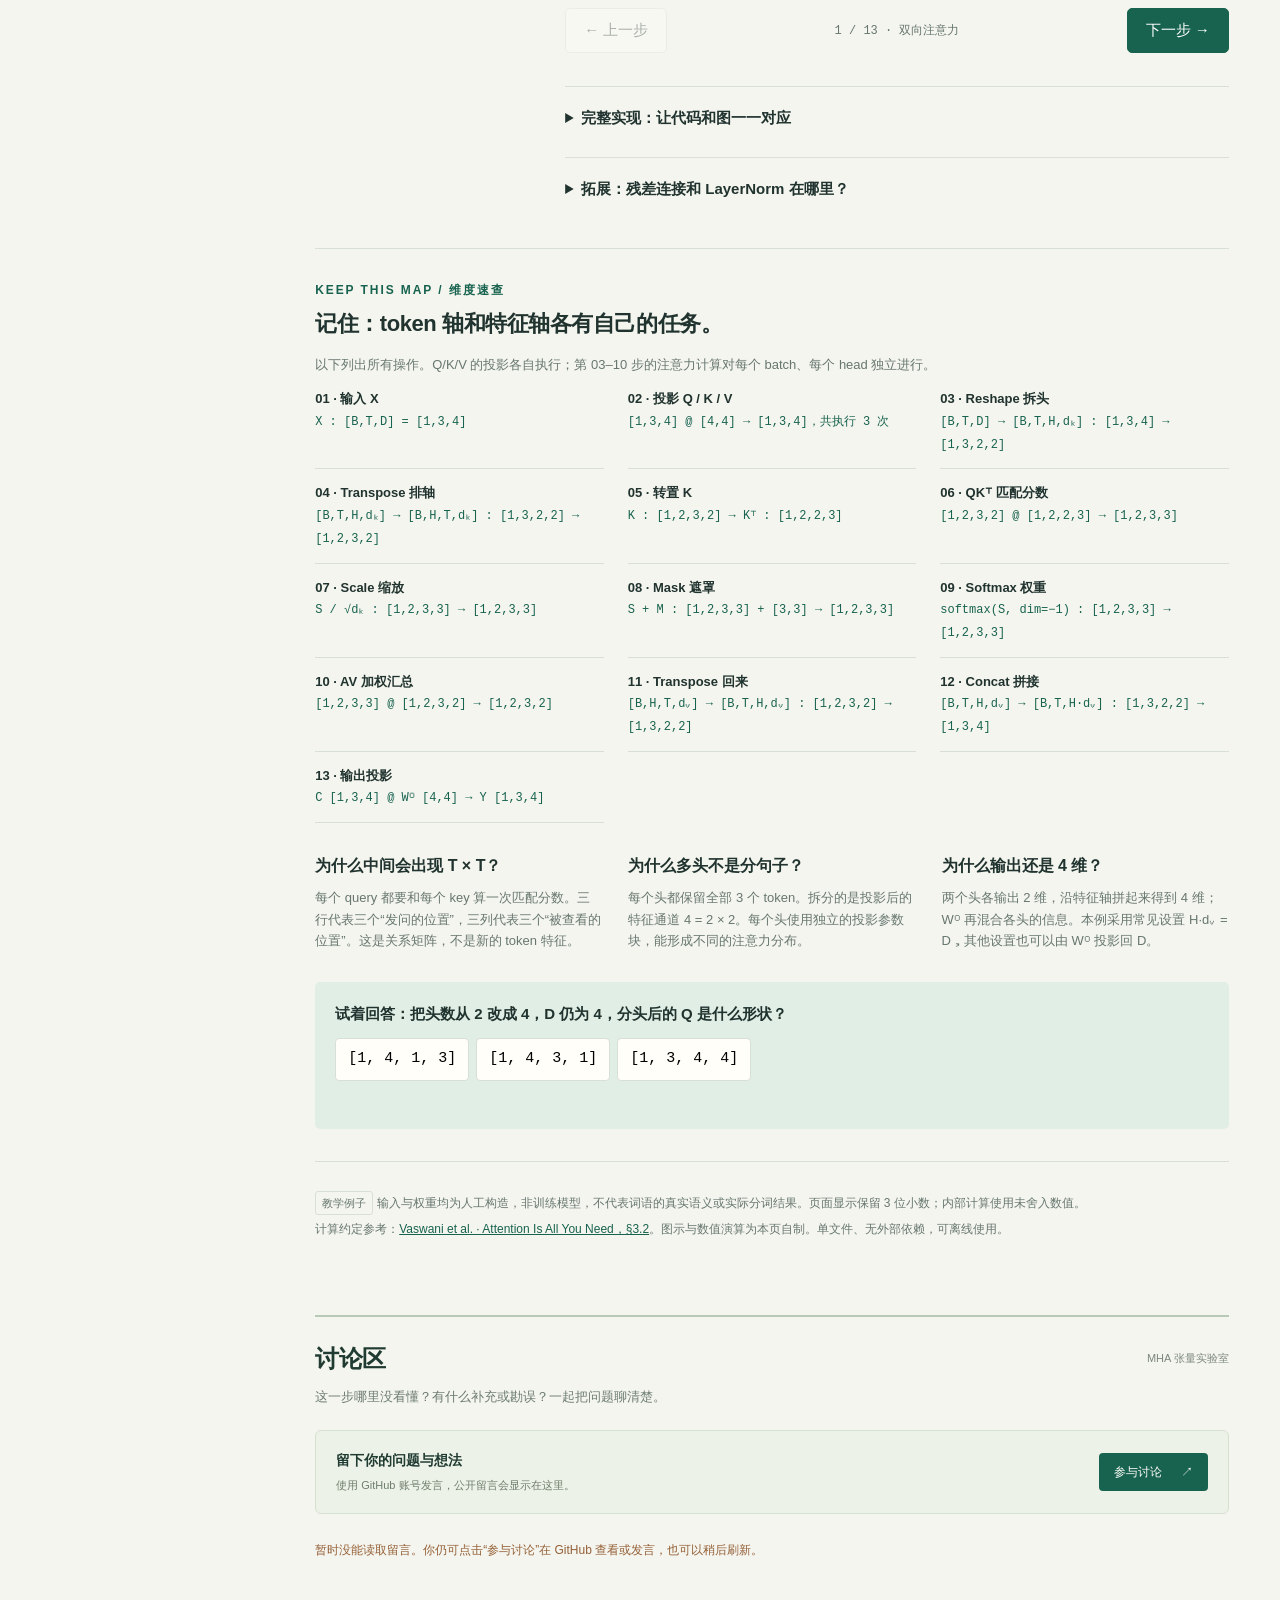
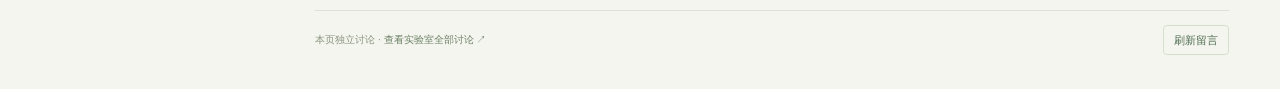
==== commit 7b9b7d68: "Keep only DSA on MLA in the DSA chapter" ====
--- a/mha-tensor-lab/index.html
+++ b/mha-tensor-lab/index.html
@@ -9,7 +9,7 @@
 </style>
 
 <link rel="stylesheet" href="../assets/navigation.css">
-<script src="../assets/catalog.js?v=mla-original-20261031" defer></script>
+<script src="../assets/catalog.js?v=dsa-single-20261031" defer></script>
 <script src="../assets/navigation.js?v=discussion-20261031" defer></script>
 </head>
 <body data-lab-page="mha">
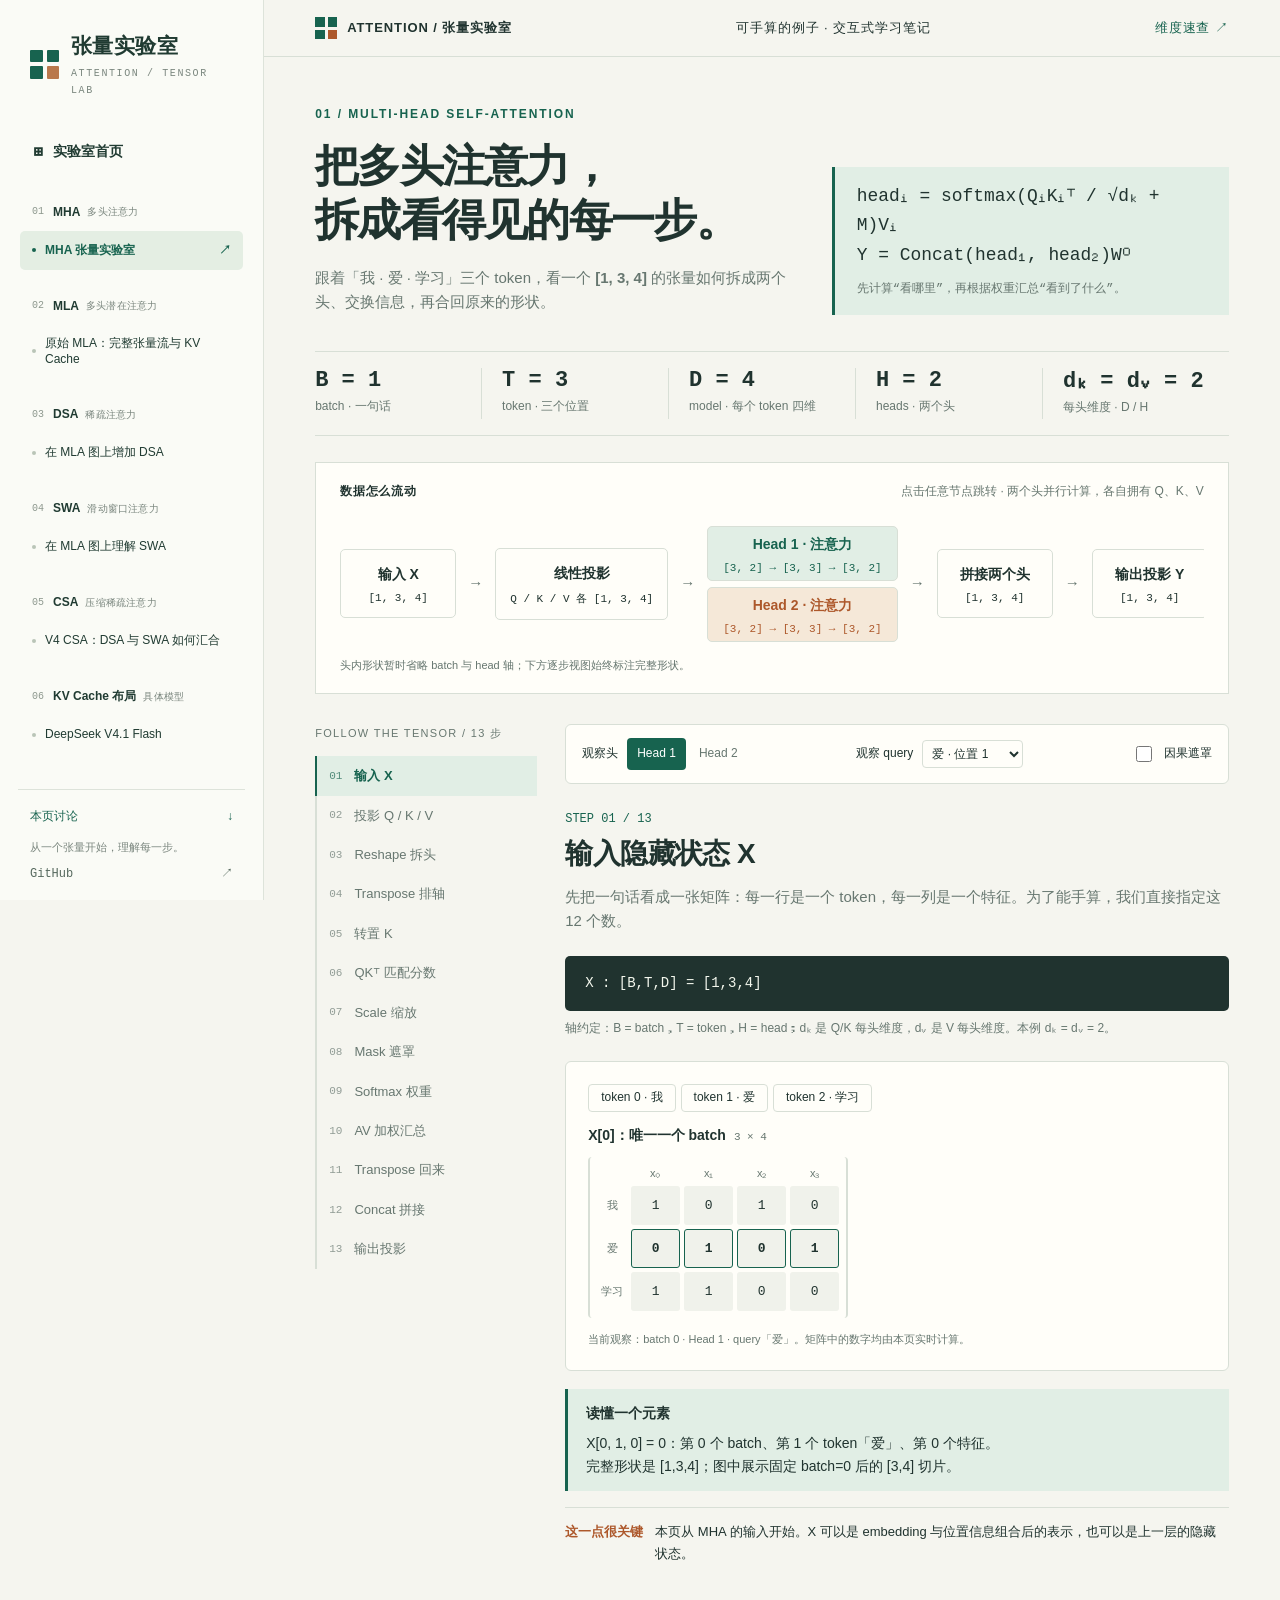
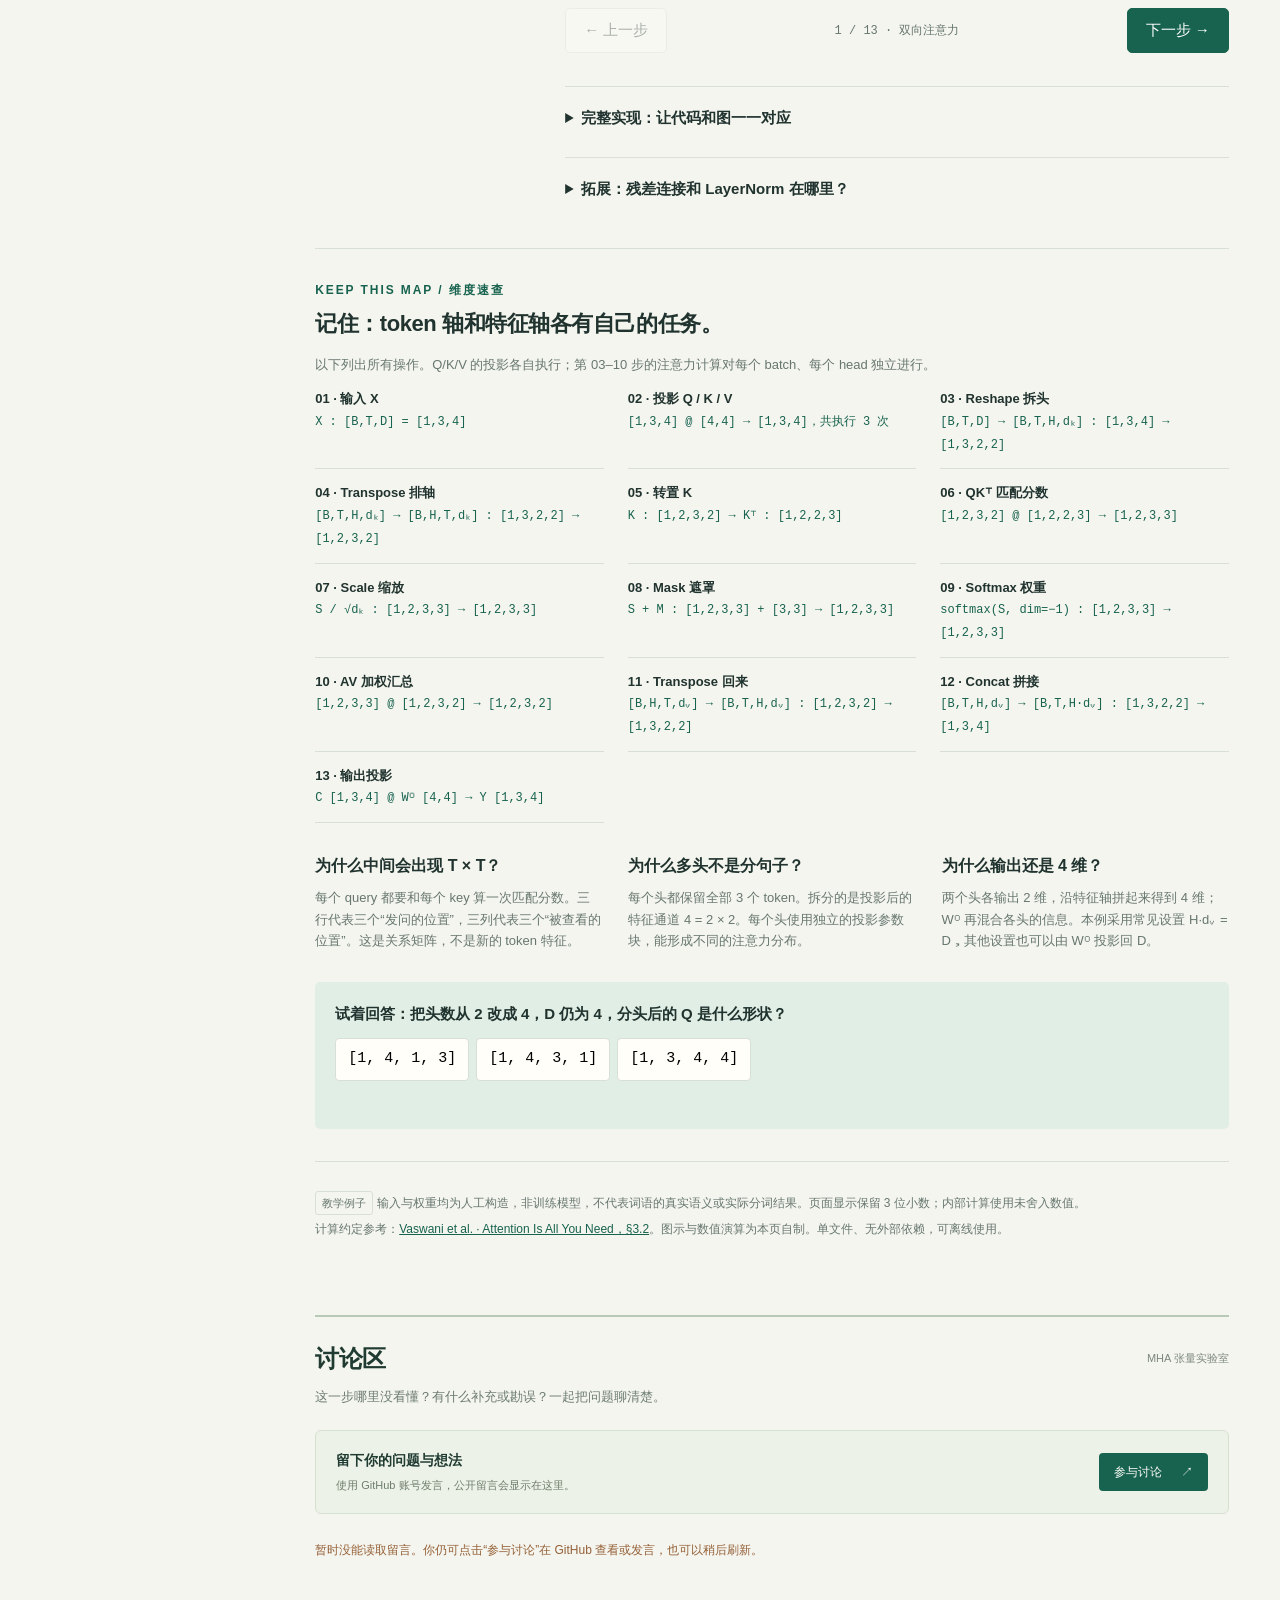
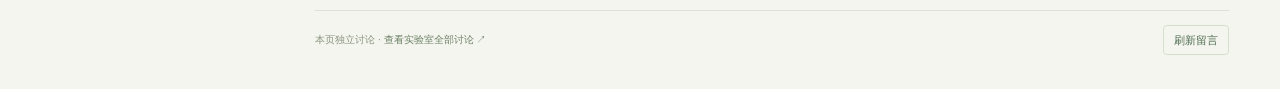
==== commit 92745f10: "Add model KV cache layouts chapter with DeepSeek V4.1 Flash" ====
--- a/mha-tensor-lab/index.html
+++ b/mha-tensor-lab/index.html
@@ -9,7 +9,7 @@
 </style>
 
 <link rel="stylesheet" href="../assets/navigation.css">
-<script src="../assets/catalog.js?v=dsa-single-20261031" defer></script>
+<script src="../assets/catalog.js?v=kv-cache-20261031" defer></script>
 <script src="../assets/navigation.js?v=discussion-20261031" defer></script>
 </head>
 <body data-lab-page="mha">
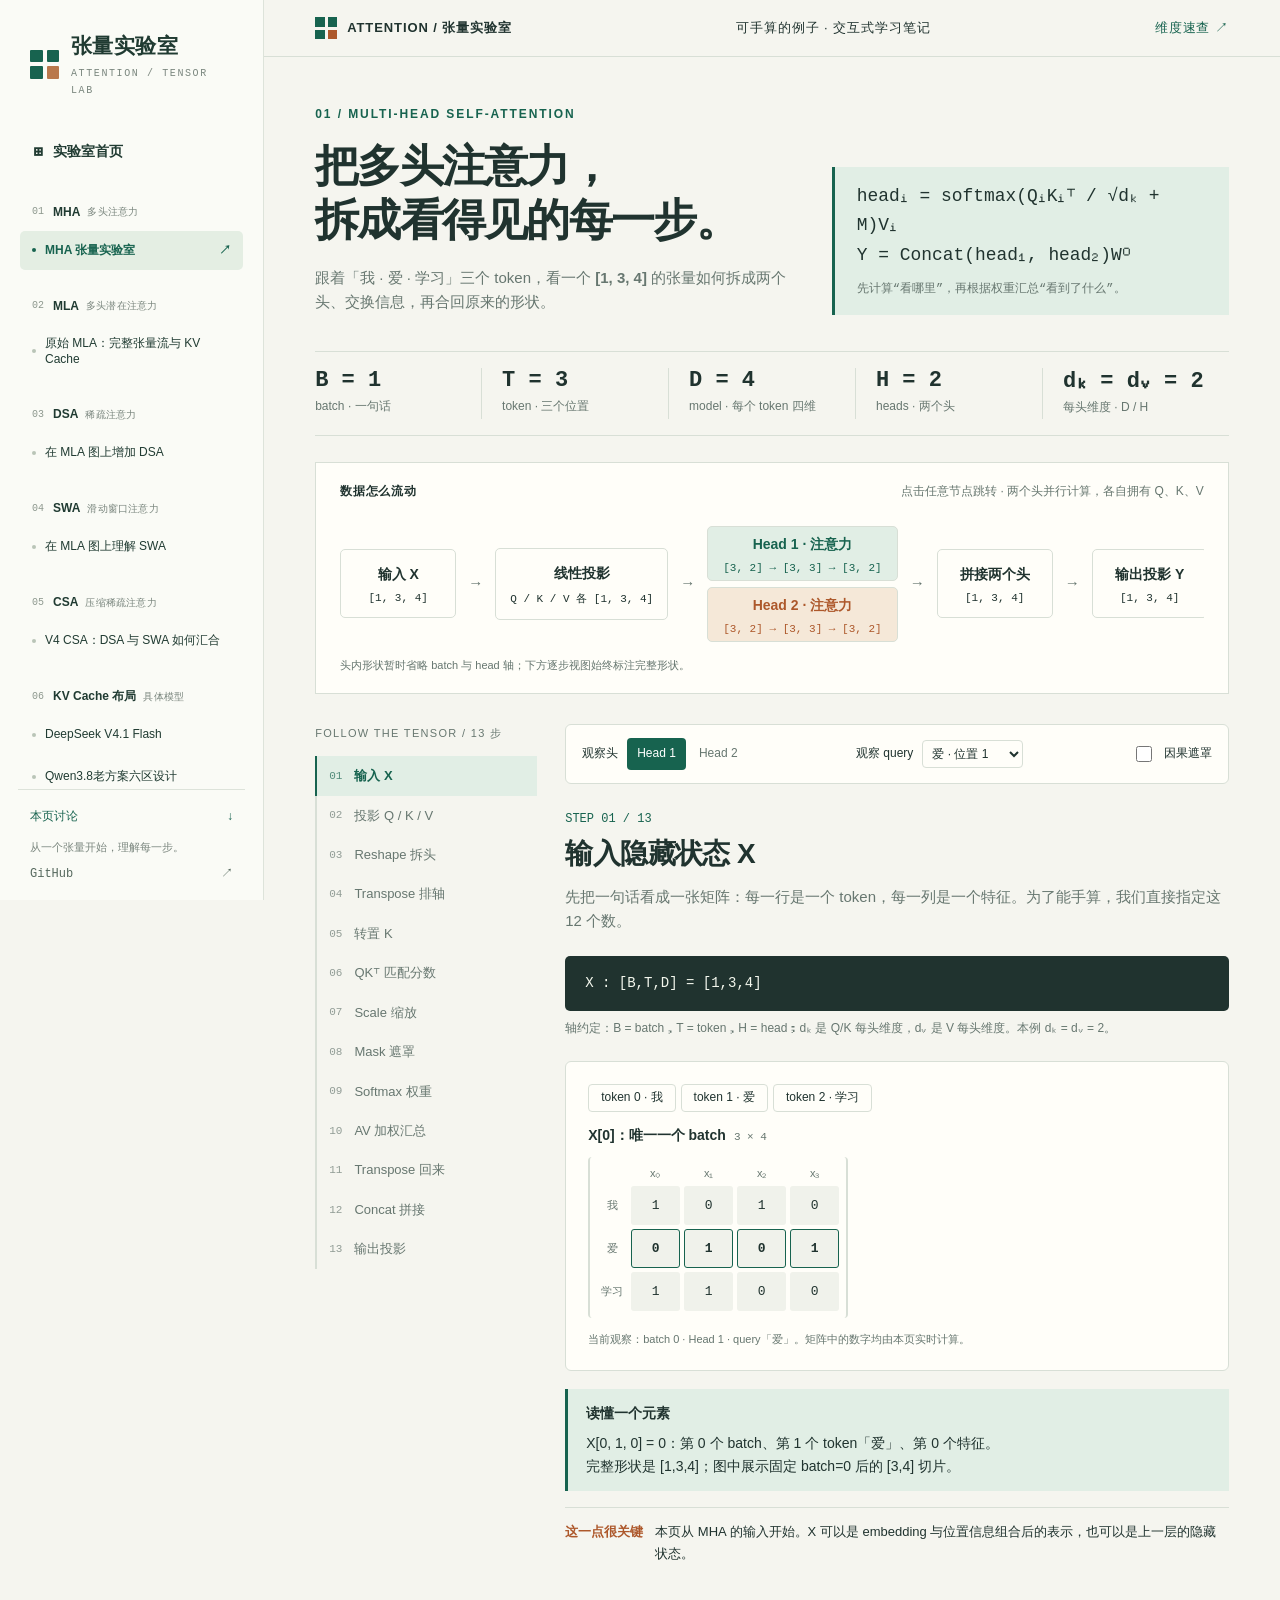
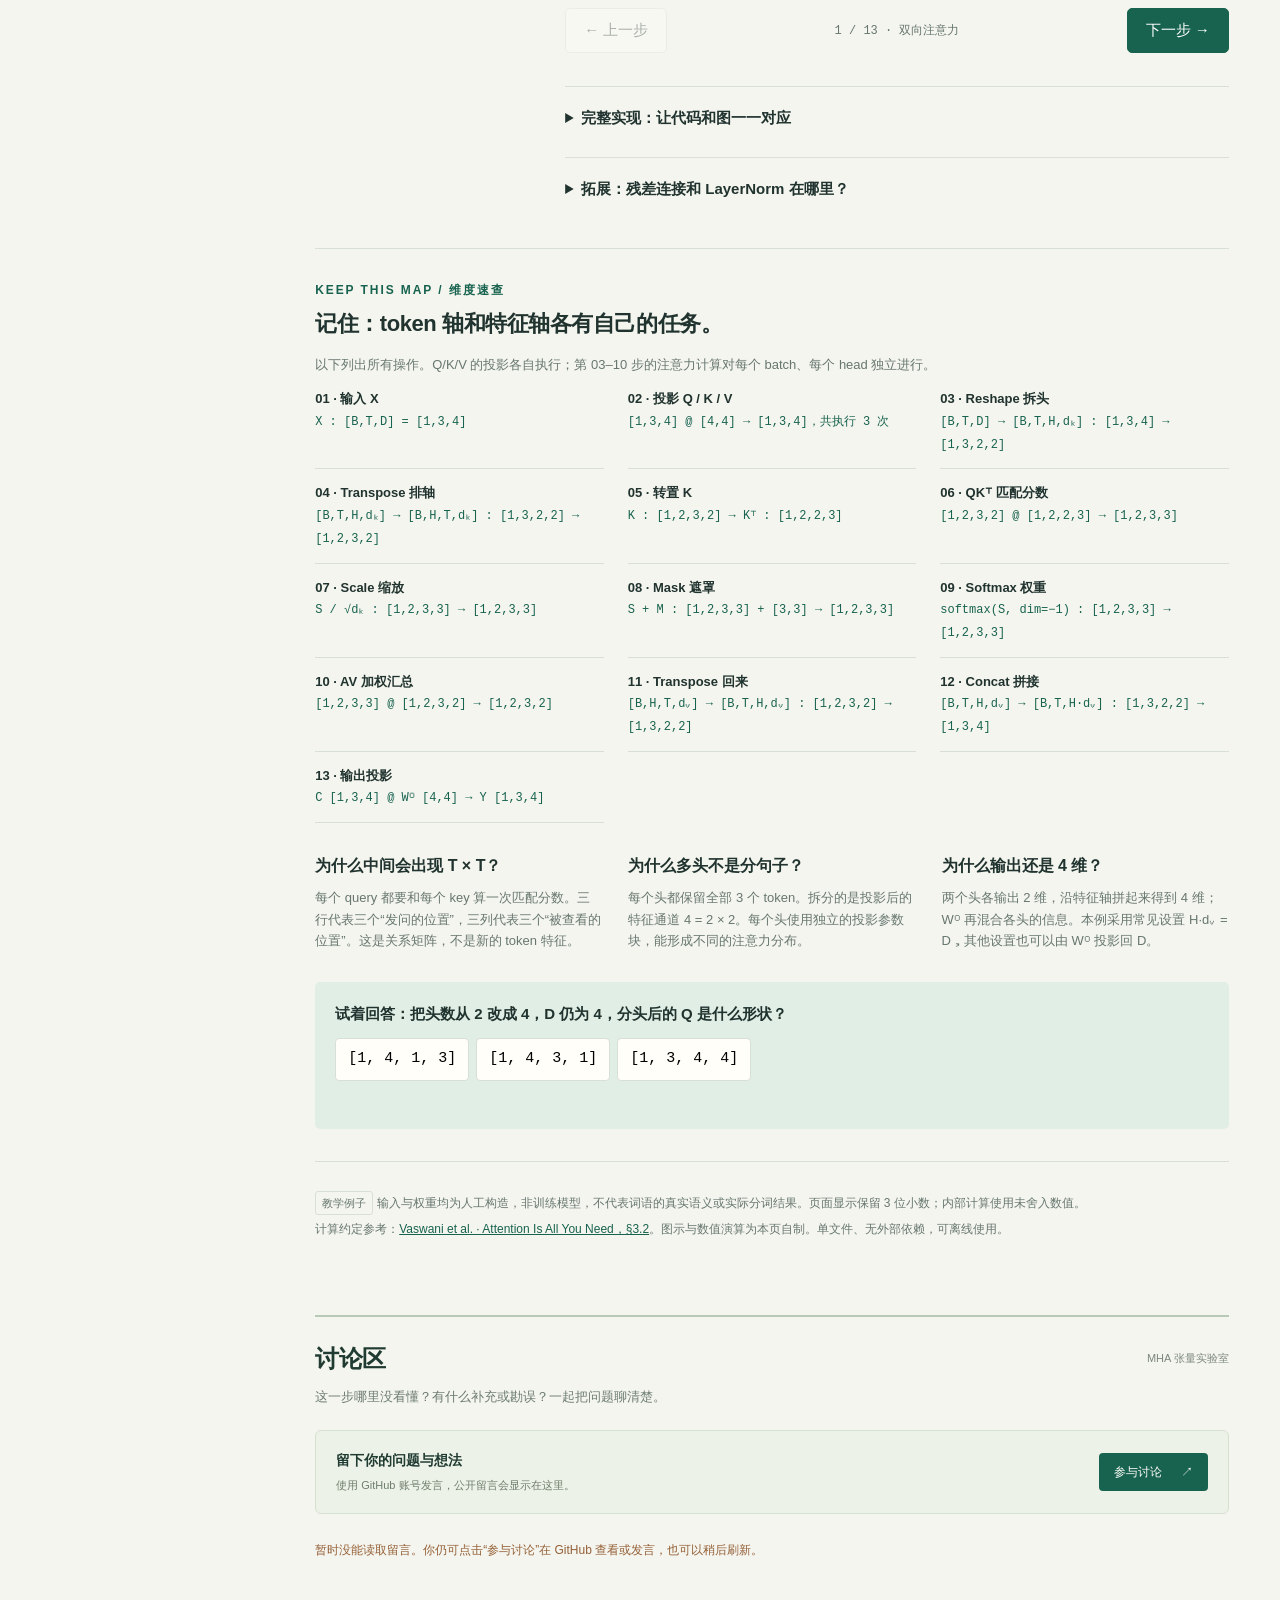
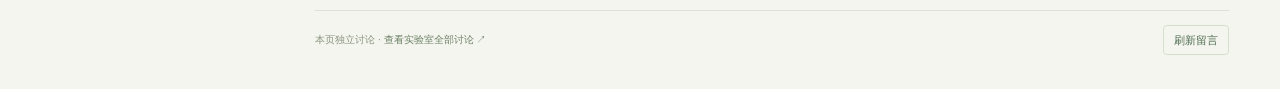
==== commit b8cc23ac: "Add Qwen3.8 legacy six-region KV cache layout" ====
--- a/mha-tensor-lab/index.html
+++ b/mha-tensor-lab/index.html
@@ -9,7 +9,7 @@
 </style>
 
 <link rel="stylesheet" href="../assets/navigation.css">
-<script src="../assets/catalog.js?v=kv-cache-20261031" defer></script>
+<script src="../assets/catalog.js?v=qwen38-20261031" defer></script>
 <script src="../assets/navigation.js?v=discussion-20261031" defer></script>
 </head>
 <body data-lab-page="mha">
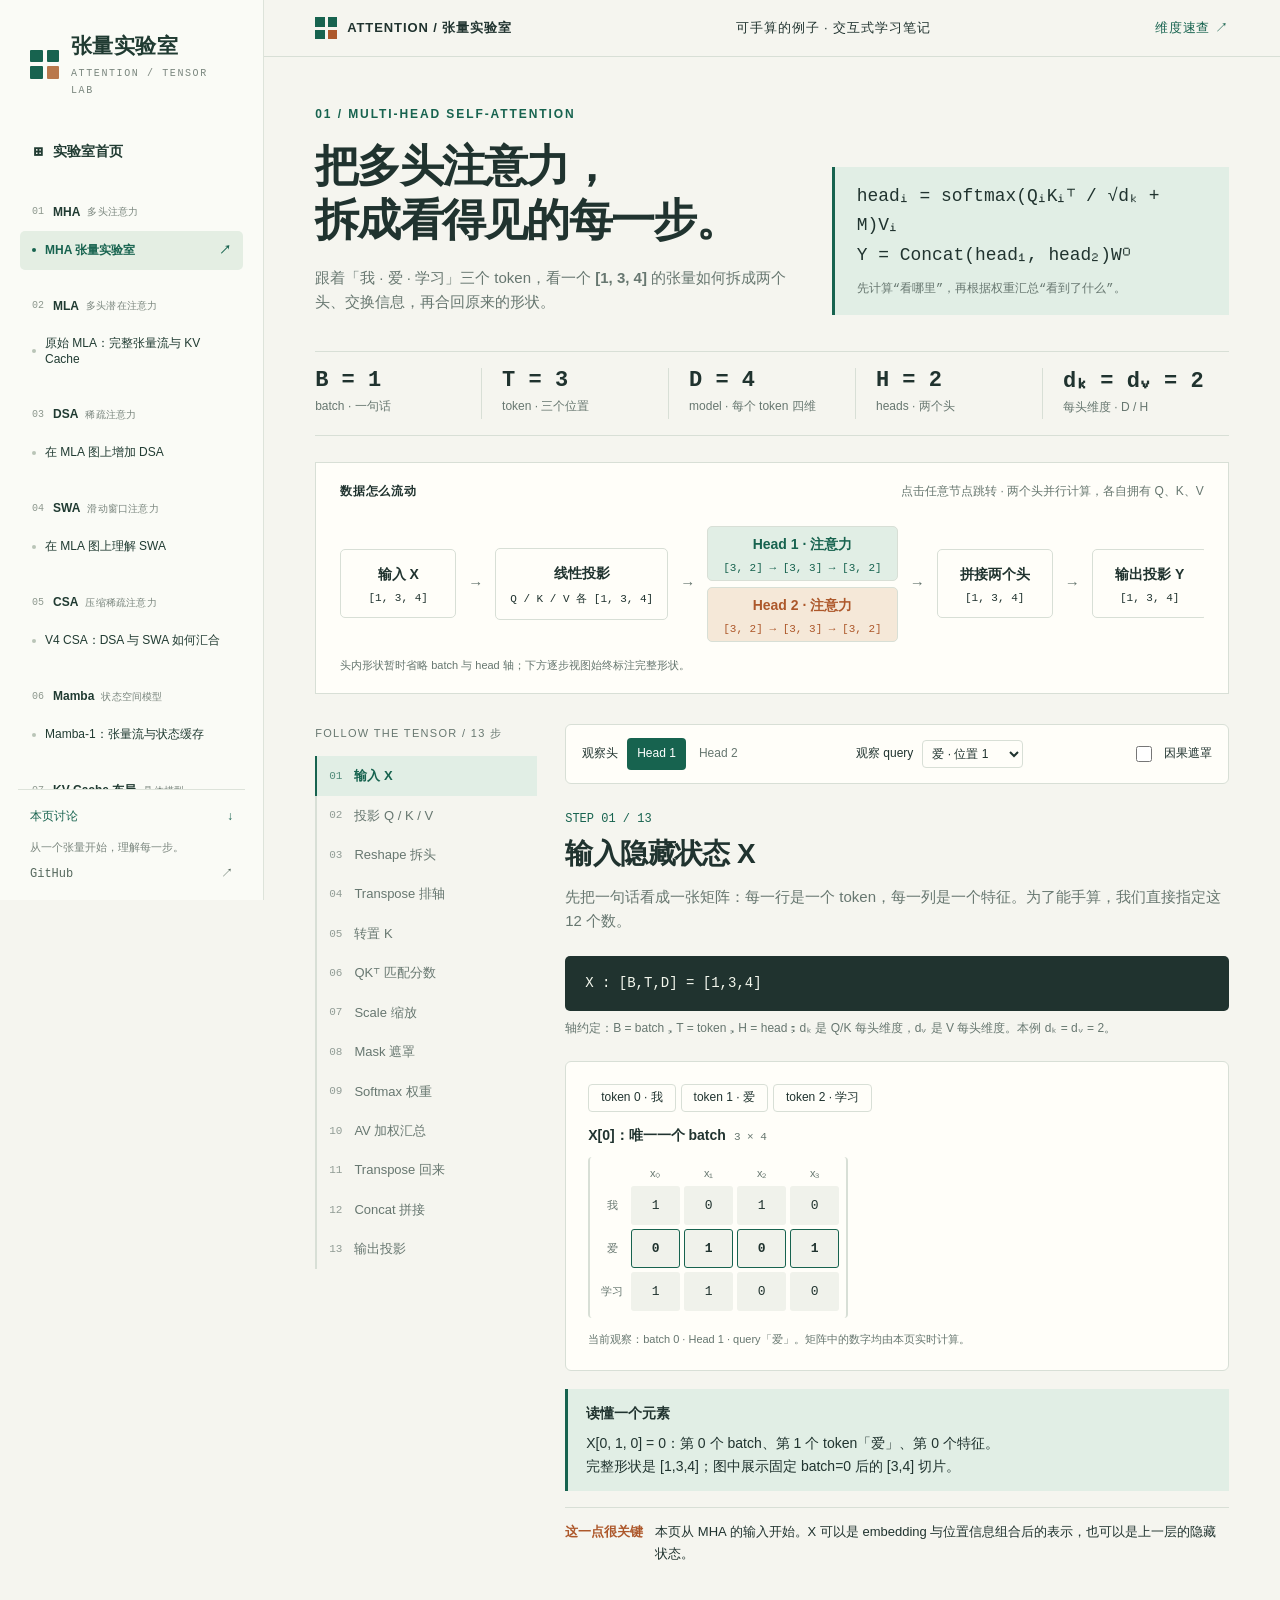
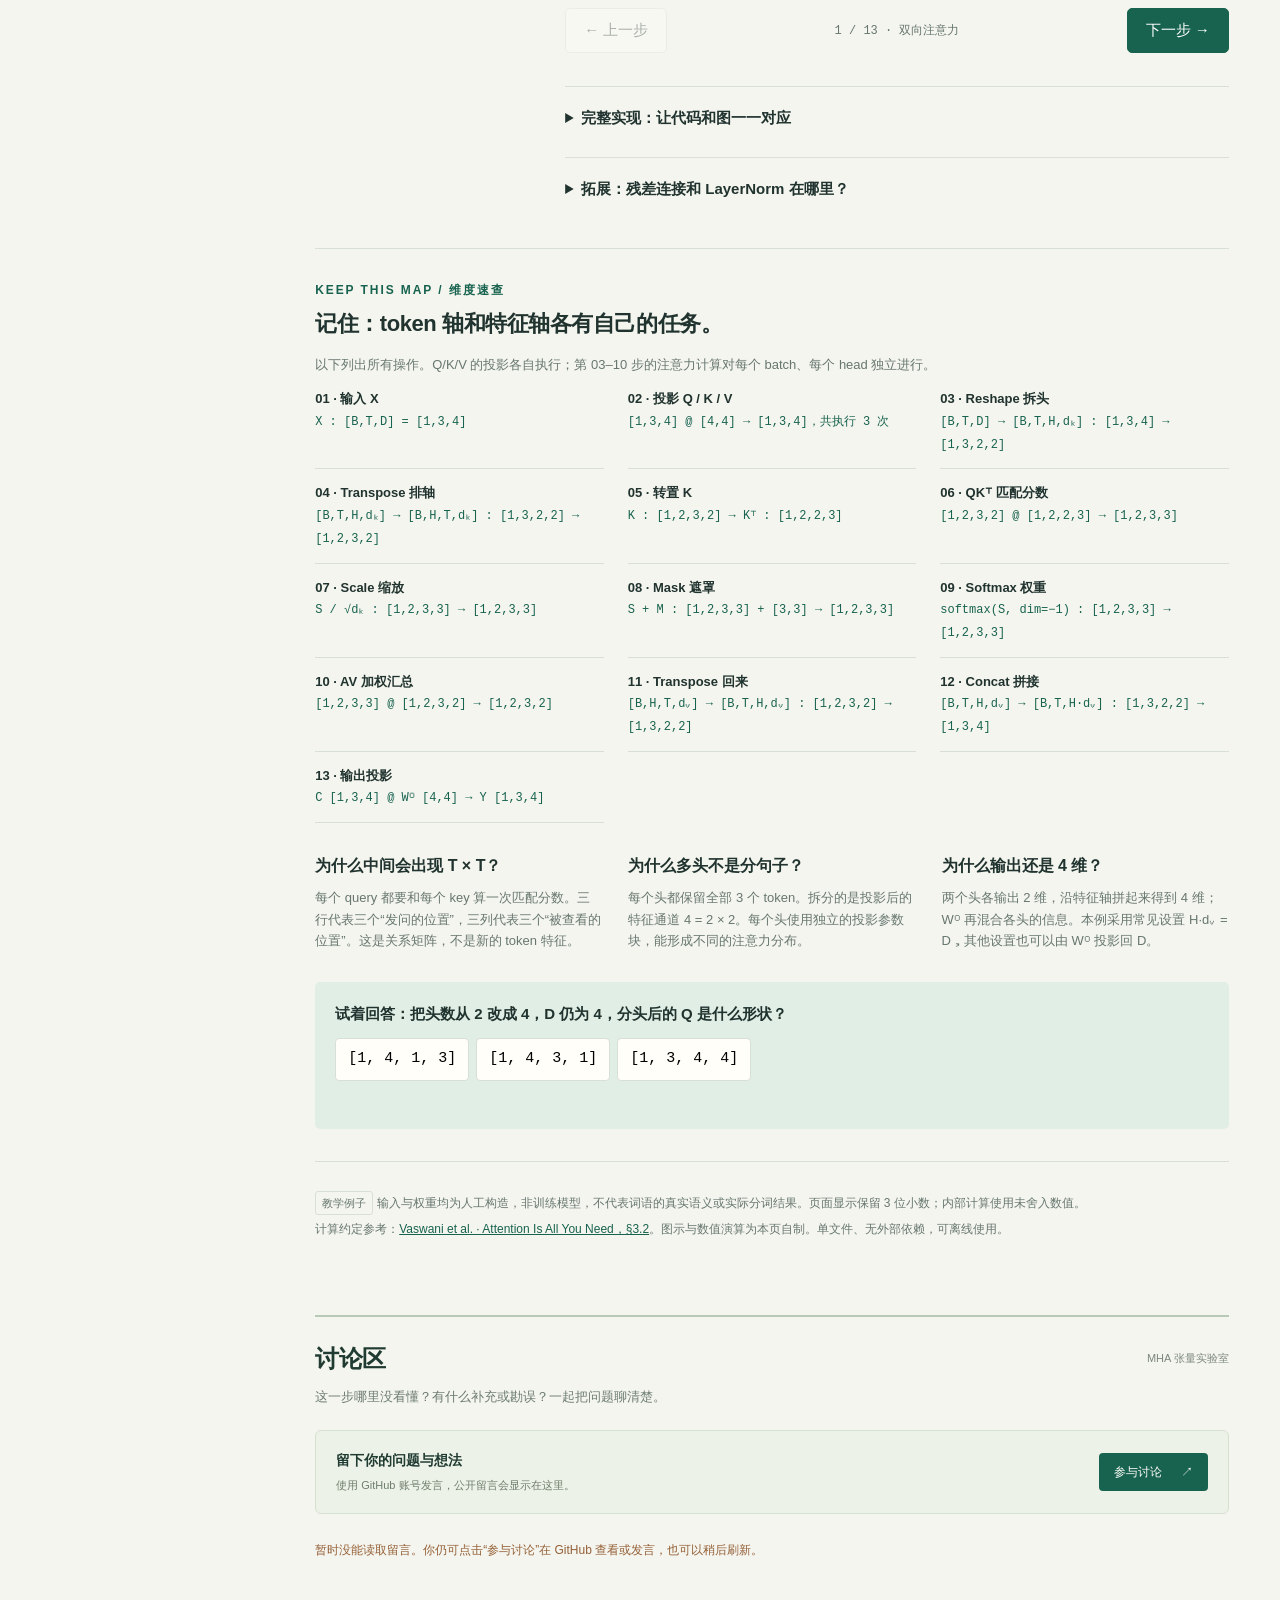
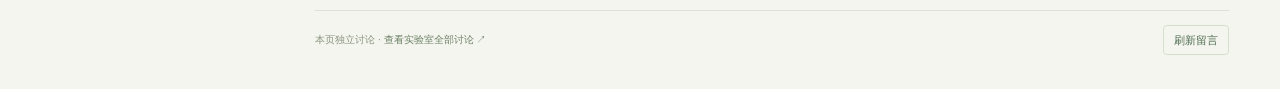
==== commit 95d5557a: "Add Mamba-1 tensor flow and state cache chapter" ====
--- a/mha-tensor-lab/index.html
+++ b/mha-tensor-lab/index.html
@@ -9,7 +9,7 @@
 </style>
 
 <link rel="stylesheet" href="../assets/navigation.css">
-<script src="../assets/catalog.js?v=qwen38-20261031" defer></script>
+<script src="../assets/catalog.js?v=mamba-20261103" defer></script>
 <script src="../assets/navigation.js?v=discussion-20261031" defer></script>
 </head>
 <body data-lab-page="mha">
